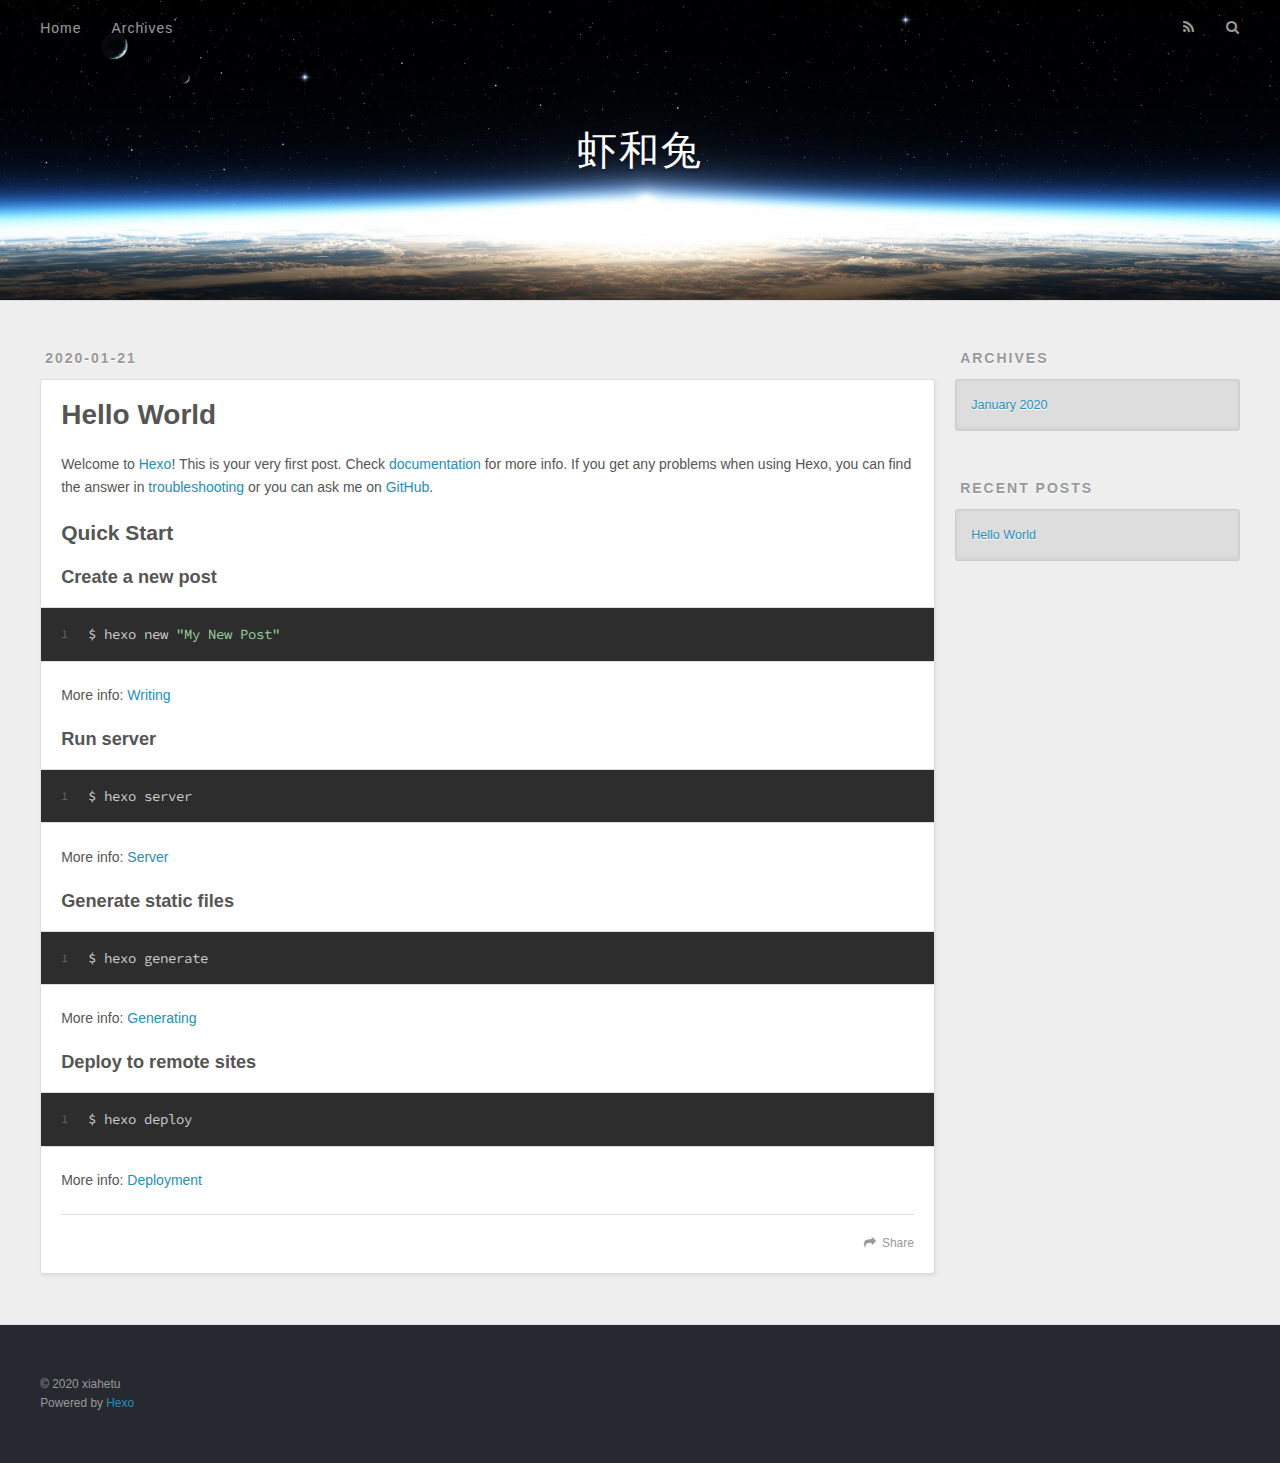
==== index.html @ 71a0b887 "Site updated: 2020-01-21 15:21:53" ====
<!DOCTYPE html>
<html>
<head>
  <meta charset="utf-8">
  

  
  <title>虾和兔</title>
  <meta name="viewport" content="width=device-width, initial-scale=1, maximum-scale=1">
  <meta property="og:type" content="website">
<meta property="og:title" content="虾和兔">
<meta property="og:url" content="http://xiahetu.com/index.html">
<meta property="og:site_name" content="虾和兔">
<meta property="og:locale" content="en_US">
<meta property="article:author" content="xiahetu">
<meta name="twitter:card" content="summary">
  
    <link rel="alternate" href="/atom.xml" title="虾和兔" type="application/atom+xml">
  
  
    <link rel="icon" href="/favicon.png">
  
  
    <link href="//fonts.googleapis.com/css?family=Source+Code+Pro" rel="stylesheet" type="text/css">
  
  
<link rel="stylesheet" href="/css/style.css">

<meta name="generator" content="Hexo 4.2.0"></head>

<body>
  <div id="container">
    <div id="wrap">
      <header id="header">
  <div id="banner"></div>
  <div id="header-outer" class="outer">
    <div id="header-title" class="inner">
      <h1 id="logo-wrap">
        <a href="/" id="logo">虾和兔</a>
      </h1>
      
    </div>
    <div id="header-inner" class="inner">
      <nav id="main-nav">
        <a id="main-nav-toggle" class="nav-icon"></a>
        
          <a class="main-nav-link" href="/">Home</a>
        
          <a class="main-nav-link" href="/archives">Archives</a>
        
      </nav>
      <nav id="sub-nav">
        
          <a id="nav-rss-link" class="nav-icon" href="/atom.xml" title="RSS Feed"></a>
        
        <a id="nav-search-btn" class="nav-icon" title="Search"></a>
      </nav>
      <div id="search-form-wrap">
        <form action="//google.com/search" method="get" accept-charset="UTF-8" class="search-form"><input type="search" name="q" class="search-form-input" placeholder="Search"><button type="submit" class="search-form-submit">&#xF002;</button><input type="hidden" name="sitesearch" value="http://xiahetu.com"></form>
      </div>
    </div>
  </div>
</header>
      <div class="outer">
        <section id="main">
  
    <article id="post-hello-world" class="article article-type-post" itemscope itemprop="blogPost">
  <div class="article-meta">
    <a href="/2020/01/21/hello-world/" class="article-date">
  <time datetime="2020-01-21T06:43:18.163Z" itemprop="datePublished">2020-01-21</time>
</a>
    
  </div>
  <div class="article-inner">
    
    
      <header class="article-header">
        
  
    <h1 itemprop="name">
      <a class="article-title" href="/2020/01/21/hello-world/">Hello World</a>
    </h1>
  

      </header>
    
    <div class="article-entry" itemprop="articleBody">
      
        <p>Welcome to <a href="https://hexo.io/" target="_blank" rel="noopener">Hexo</a>! This is your very first post. Check <a href="https://hexo.io/docs/" target="_blank" rel="noopener">documentation</a> for more info. If you get any problems when using Hexo, you can find the answer in <a href="https://hexo.io/docs/troubleshooting.html" target="_blank" rel="noopener">troubleshooting</a> or you can ask me on <a href="https://github.com/hexojs/hexo/issues" target="_blank" rel="noopener">GitHub</a>.</p>
<h2 id="Quick-Start"><a href="#Quick-Start" class="headerlink" title="Quick Start"></a>Quick Start</h2><h3 id="Create-a-new-post"><a href="#Create-a-new-post" class="headerlink" title="Create a new post"></a>Create a new post</h3><figure class="highlight bash"><table><tr><td class="gutter"><pre><span class="line">1</span><br></pre></td><td class="code"><pre><span class="line">$ hexo new <span class="string">"My New Post"</span></span><br></pre></td></tr></table></figure>

<p>More info: <a href="https://hexo.io/docs/writing.html" target="_blank" rel="noopener">Writing</a></p>
<h3 id="Run-server"><a href="#Run-server" class="headerlink" title="Run server"></a>Run server</h3><figure class="highlight bash"><table><tr><td class="gutter"><pre><span class="line">1</span><br></pre></td><td class="code"><pre><span class="line">$ hexo server</span><br></pre></td></tr></table></figure>

<p>More info: <a href="https://hexo.io/docs/server.html" target="_blank" rel="noopener">Server</a></p>
<h3 id="Generate-static-files"><a href="#Generate-static-files" class="headerlink" title="Generate static files"></a>Generate static files</h3><figure class="highlight bash"><table><tr><td class="gutter"><pre><span class="line">1</span><br></pre></td><td class="code"><pre><span class="line">$ hexo generate</span><br></pre></td></tr></table></figure>

<p>More info: <a href="https://hexo.io/docs/generating.html" target="_blank" rel="noopener">Generating</a></p>
<h3 id="Deploy-to-remote-sites"><a href="#Deploy-to-remote-sites" class="headerlink" title="Deploy to remote sites"></a>Deploy to remote sites</h3><figure class="highlight bash"><table><tr><td class="gutter"><pre><span class="line">1</span><br></pre></td><td class="code"><pre><span class="line">$ hexo deploy</span><br></pre></td></tr></table></figure>

<p>More info: <a href="https://hexo.io/docs/one-command-deployment.html" target="_blank" rel="noopener">Deployment</a></p>

      
    </div>
    <footer class="article-footer">
      <a data-url="http://xiahetu.com/2020/01/21/hello-world/" data-id="ck5njde160000zqwsexaf18bw" class="article-share-link">Share</a>
      
      
    </footer>
  </div>
  
</article>


  


</section>
        
          <aside id="sidebar">
  
    

  
    

  
    
  
    
  <div class="widget-wrap">
    <h3 class="widget-title">Archives</h3>
    <div class="widget">
      <ul class="archive-list"><li class="archive-list-item"><a class="archive-list-link" href="/archives/2020/01/">January 2020</a></li></ul>
    </div>
  </div>


  
    
  <div class="widget-wrap">
    <h3 class="widget-title">Recent Posts</h3>
    <div class="widget">
      <ul>
        
          <li>
            <a href="/2020/01/21/hello-world/">Hello World</a>
          </li>
        
      </ul>
    </div>
  </div>

  
</aside>
        
      </div>
      <footer id="footer">
  
  <div class="outer">
    <div id="footer-info" class="inner">
      &copy; 2020 xiahetu<br>
      Powered by <a href="http://hexo.io/" target="_blank">Hexo</a>
    </div>
  </div>
</footer>
    </div>
    <nav id="mobile-nav">
  
    <a href="/" class="mobile-nav-link">Home</a>
  
    <a href="/archives" class="mobile-nav-link">Archives</a>
  
</nav>
    

<script src="//ajax.googleapis.com/ajax/libs/jquery/2.0.3/jquery.min.js"></script>


  
<link rel="stylesheet" href="/fancybox/jquery.fancybox.css">

  
<script src="/fancybox/jquery.fancybox.pack.js"></script>




<script src="/js/script.js"></script>




  </div>
</body>
</html>
---- css/style.css ----
body {
  width: 100%;
}
body:before,
body:after {
  content: "";
  display: table;
}
body:after {
  clear: both;
}
html,
body,
div,
span,
applet,
object,
iframe,
h1,
h2,
h3,
h4,
h5,
h6,
p,
blockquote,
pre,
a,
abbr,
acronym,
address,
big,
cite,
code,
del,
dfn,
em,
img,
ins,
kbd,
q,
s,
samp,
small,
strike,
strong,
sub,
sup,
tt,
var,
dl,
dt,
dd,
ol,
ul,
li,
fieldset,
form,
label,
legend,
table,
caption,
tbody,
tfoot,
thead,
tr,
th,
td {
  margin: 0;
  padding: 0;
  border: 0;
  outline: 0;
  font-weight: inherit;
  font-style: inherit;
  font-family: inherit;
  font-size: 100%;
  vertical-align: baseline;
}
body {
  line-height: 1;
  color: #000;
  background: #fff;
}
ol,
ul {
  list-style: none;
}
table {
  border-collapse: separate;
  border-spacing: 0;
  vertical-align: middle;
}
caption,
th,
td {
  text-align: left;
  font-weight: normal;
  vertical-align: middle;
}
a img {
  border: none;
}
input,
button {
  margin: 0;
  padding: 0;
}
input::-moz-focus-inner,
button::-moz-focus-inner {
  border: 0;
  padding: 0;
}
@font-face {
  font-family: FontAwesome;
  font-style: normal;
  font-weight: normal;
  src: url("fonts/fontawesome-webfont.eot?v=#4.0.3");
  src: url("fonts/fontawesome-webfont.eot?#iefix&v=#4.0.3") format("embedded-opentype"), url("fonts/fontawesome-webfont.woff?v=#4.0.3") format("woff"), url("fonts/fontawesome-webfont.ttf?v=#4.0.3") format("truetype"), url("fonts/fontawesome-webfont.svg#fontawesomeregular?v=#4.0.3") format("svg");
}
html,
body,
#container {
  height: 100%;
}
body {
  background: #eee;
  font: 14px -apple-system, BlinkMacSystemFont, "Segoe UI", "Roboto", "Oxygen", "Ubuntu", "Cantarell", "Fira Sans", "Droid Sans", "Helvetica Neue", sans-serif;
  -webkit-text-size-adjust: 100%;
}
.outer {
  max-width: 1220px;
  margin: 0 auto;
  padding: 0 20px;
}
.outer:before,
.outer:after {
  content: "";
  display: table;
}
.outer:after {
  clear: both;
}
.inner {
  display: inline;
  float: left;
  width: 98.33333333333333%;
  margin: 0 0.833333333333333%;
}
.left,
.alignleft {
  float: left;
}
.right,
.alignright {
  float: right;
}
.clear {
  clear: both;
}
#container {
  position: relative;
}
.mobile-nav-on {
  overflow: hidden;
}
#wrap {
  height: 100%;
  width: 100%;
  position: absolute;
  top: 0;
  left: 0;
  -webkit-transition: 0.2s ease-out;
  -moz-transition: 0.2s ease-out;
  -ms-transition: 0.2s ease-out;
  transition: 0.2s ease-out;
  z-index: 1;
  background: #eee;
}
.mobile-nav-on #wrap {
  left: 280px;
}
@media screen and (min-width: 768px) {
  #main {
    display: inline;
    float: left;
    width: 73.33333333333333%;
    margin: 0 0.833333333333333%;
  }
}
.article-date,
.article-category-link,
.archive-year,
.widget-title {
  text-decoration: none;
  text-transform: uppercase;
  letter-spacing: 2px;
  color: #999;
  margin-bottom: 1em;
  margin-left: 5px;
  line-height: 1em;
  text-shadow: 0 1px #fff;
  font-weight: bold;
}
.article-inner,
.archive-article-inner {
  background: #fff;
  -webkit-box-shadow: 1px 2px 3px #ddd;
  box-shadow: 1px 2px 3px #ddd;
  border: 1px solid #ddd;
  border-radius: 3px;
}
.article-entry h1,
.widget h1 {
  font-size: 2em;
}
.article-entry h2,
.widget h2 {
  font-size: 1.5em;
}
.article-entry h3,
.widget h3 {
  font-size: 1.3em;
}
.article-entry h4,
.widget h4 {
  font-size: 1.2em;
}
.article-entry h5,
.widget h5 {
  font-size: 1em;
}
.article-entry h6,
.widget h6 {
  font-size: 1em;
  color: #999;
}
.article-entry hr,
.widget hr {
  border: 1px dashed #ddd;
}
.article-entry strong,
.widget strong {
  font-weight: bold;
}
.article-entry em,
.widget em,
.article-entry cite,
.widget cite {
  font-style: italic;
}
.article-entry sup,
.widget sup,
.article-entry sub,
.widget sub {
  font-size: 0.75em;
  line-height: 0;
  position: relative;
  vertical-align: baseline;
}
.article-entry sup,
.widget sup {
  top: -0.5em;
}
.article-entry sub,
.widget sub {
  bottom: -0.2em;
}
.article-entry small,
.widget small {
  font-size: 0.85em;
}
.article-entry acronym,
.widget acronym,
.article-entry abbr,
.widget abbr {
  border-bottom: 1px dotted;
}
.article-entry ul,
.widget ul,
.article-entry ol,
.widget ol,
.article-entry dl,
.widget dl {
  margin: 0 20px;
  line-height: 1.6em;
}
.article-entry ul ul,
.widget ul ul,
.article-entry ol ul,
.widget ol ul,
.article-entry ul ol,
.widget ul ol,
.article-entry ol ol,
.widget ol ol {
  margin-top: 0;
  margin-bottom: 0;
}
.article-entry ul,
.widget ul {
  list-style: disc;
}
.article-entry ol,
.widget ol {
  list-style: decimal;
}
.article-entry dt,
.widget dt {
  font-weight: bold;
}
#header {
  height: 300px;
  position: relative;
  border-bottom: 1px solid #ddd;
}
#header:before,
#header:after {
  content: "";
  position: absolute;
  left: 0;
  right: 0;
  height: 40px;
}
#header:before {
  top: 0;
  background: -webkit-linear-gradient(rgba(0,0,0,0.2), transparent);
  background: -moz-linear-gradient(rgba(0,0,0,0.2), transparent);
  background: -ms-linear-gradient(rgba(0,0,0,0.2), transparent);
  background: linear-gradient(rgba(0,0,0,0.2), transparent);
}
#header:after {
  bottom: 0;
  background: -webkit-linear-gradient(transparent, rgba(0,0,0,0.2));
  background: -moz-linear-gradient(transparent, rgba(0,0,0,0.2));
  background: -ms-linear-gradient(transparent, rgba(0,0,0,0.2));
  background: linear-gradient(transparent, rgba(0,0,0,0.2));
}
#header-outer {
  height: 100%;
  position: relative;
}
#header-inner {
  position: relative;
  overflow: hidden;
}
#banner {
  position: absolute;
  top: 0;
  left: 0;
  width: 100%;
  height: 100%;
  background: url("images/banner.jpg") center #000;
  -webkit-background-size: cover;
  -moz-background-size: cover;
  background-size: cover;
  z-index: -1;
}
#header-title {
  text-align: center;
  height: 40px;
  position: absolute;
  top: 50%;
  left: 0;
  margin-top: -20px;
}
#logo,
#subtitle {
  text-decoration: none;
  color: #fff;
  font-weight: 300;
  text-shadow: 0 1px 4px rgba(0,0,0,0.3);
}
#logo {
  font-size: 40px;
  line-height: 40px;
  letter-spacing: 2px;
}
#subtitle {
  font-size: 16px;
  line-height: 16px;
  letter-spacing: 1px;
}
#subtitle-wrap {
  margin-top: 16px;
}
#main-nav {
  float: left;
  margin-left: -15px;
}
.nav-icon,
.main-nav-link {
  float: left;
  color: #fff;
  opacity: 0.6;
  text-decoration: none;
  text-shadow: 0 1px rgba(0,0,0,0.2);
  -webkit-transition: opacity 0.2s;
  -moz-transition: opacity 0.2s;
  -ms-transition: opacity 0.2s;
  transition: opacity 0.2s;
  display: block;
  padding: 20px 15px;
}
.nav-icon:hover,
.main-nav-link:hover {
  opacity: 1;
}
.nav-icon {
  font-family: FontAwesome;
  text-align: center;
  font-size: 14px;
  width: 14px;
  height: 14px;
  padding: 20px 15px;
  position: relative;
  cursor: pointer;
}
.main-nav-link {
  font-weight: 300;
  letter-spacing: 1px;
}
@media screen and (max-width: 479px) {
  .main-nav-link {
    display: none;
  }
}
#main-nav-toggle {
  display: none;
}
#main-nav-toggle:before {
  content: "\f0c9";
}
@media screen and (max-width: 479px) {
  #main-nav-toggle {
    display: block;
  }
}
#sub-nav {
  float: right;
  margin-right: -15px;
}
#nav-rss-link:before {
  content: "\f09e";
}
#nav-search-btn:before {
  content: "\f002";
}
#search-form-wrap {
  position: absolute;
  top: 15px;
  width: 150px;
  height: 30px;
  right: -150px;
  opacity: 0;
  -webkit-transition: 0.2s ease-out;
  -moz-transition: 0.2s ease-out;
  -ms-transition: 0.2s ease-out;
  transition: 0.2s ease-out;
}
#search-form-wrap.on {
  opacity: 1;
  right: 0;
}
@media screen and (max-width: 479px) {
  #search-form-wrap {
    width: 100%;
    right: -100%;
  }
}
.search-form {
  position: absolute;
  top: 0;
  left: 0;
  right: 0;
  background: #fff;
  padding: 5px 15px;
  border-radius: 15px;
  -webkit-box-shadow: 0 0 10px rgba(0,0,0,0.3);
  box-shadow: 0 0 10px rgba(0,0,0,0.3);
}
.search-form-input {
  border: none;
  background: none;
  color: #555;
  width: 100%;
  font: 13px -apple-system, BlinkMacSystemFont, "Segoe UI", "Roboto", "Oxygen", "Ubuntu", "Cantarell", "Fira Sans", "Droid Sans", "Helvetica Neue", sans-serif;
  outline: none;
}
.search-form-input::-webkit-search-results-decoration,
.search-form-input::-webkit-search-cancel-button {
  -webkit-appearance: none;
}
.search-form-submit {
  position: absolute;
  top: 50%;
  right: 10px;
  margin-top: -7px;
  font: 13px FontAwesome;
  border: none;
  background: none;
  color: #bbb;
  cursor: pointer;
}
.search-form-submit:hover,
.search-form-submit:focus {
  color: #777;
}
.article {
  margin: 50px 0;
}
.article-inner {
  overflow: hidden;
}
.article-meta:before,
.article-meta:after {
  content: "";
  display: table;
}
.article-meta:after {
  clear: both;
}
.article-date {
  float: left;
}
.article-category {
  float: left;
  line-height: 1em;
  color: #ccc;
  text-shadow: 0 1px #fff;
  margin-left: 8px;
}
.article-category:before {
  content: "\2022";
}
.article-category-link {
  margin: 0 12px 1em;
}
.article-header {
  padding: 20px 20px 0;
}
.article-title {
  text-decoration: none;
  font-size: 2em;
  font-weight: bold;
  color: #555;
  line-height: 1.1em;
  -webkit-transition: color 0.2s;
  -moz-transition: color 0.2s;
  -ms-transition: color 0.2s;
  transition: color 0.2s;
}
a.article-title:hover {
  color: #258fb8;
}
.article-entry {
  color: #555;
  padding: 0 20px;
}
.article-entry:before,
.article-entry:after {
  content: "";
  display: table;
}
.article-entry:after {
  clear: both;
}
.article-entry p,
.article-entry table {
  line-height: 1.6em;
  margin: 1.6em 0;
}
.article-entry h1,
.article-entry h2,
.article-entry h3,
.article-entry h4,
.article-entry h5,
.article-entry h6 {
  font-weight: bold;
}
.article-entry h1,
.article-entry h2,
.article-entry h3,
.article-entry h4,
.article-entry h5,
.article-entry h6 {
  line-height: 1.1em;
  margin: 1.1em 0;
}
.article-entry a {
  color: #258fb8;
  text-decoration: none;
}
.article-entry a:hover {
  text-decoration: underline;
}
.article-entry ul,
.article-entry ol,
.article-entry dl {
  margin-top: 1.6em;
  margin-bottom: 1.6em;
}
.article-entry img,
.article-entry video {
  max-width: 100%;
  height: auto;
  display: block;
  margin: auto;
}
.article-entry iframe {
  border: none;
}
.article-entry table {
  width: 100%;
  border-collapse: collapse;
  border-spacing: 0;
}
.article-entry th {
  font-weight: bold;
  border-bottom: 3px solid #ddd;
  padding-bottom: 0.5em;
}
.article-entry td {
  border-bottom: 1px solid #ddd;
  padding: 10px 0;
}
.article-entry blockquote {
  font-family: Georgia, "Times New Roman", serif;
  font-size: 1.4em;
  margin: 1.6em 20px;
  text-align: center;
}
.article-entry blockquote footer {
  font-size: 14px;
  margin: 1.6em 0;
  font-family: -apple-system, BlinkMacSystemFont, "Segoe UI", "Roboto", "Oxygen", "Ubuntu", "Cantarell", "Fira Sans", "Droid Sans", "Helvetica Neue", sans-serif;
}
.article-entry blockquote footer cite:before {
  content: "—";
  padding: 0 0.5em;
}
.article-entry .pullquote {
  text-align: left;
  width: 45%;
  margin: 0;
}
.article-entry .pullquote.left {
  margin-left: 0.5em;
  margin-right: 1em;
}
.article-entry .pullquote.right {
  margin-right: 0.5em;
  margin-left: 1em;
}
.article-entry .caption {
  color: #999;
  display: block;
  font-size: 0.9em;
  margin-top: 0.5em;
  position: relative;
  text-align: center;
}
.article-entry .video-container {
  position: relative;
  padding-top: 56.25%;
  height: 0;
  overflow: hidden;
}
.article-entry .video-container iframe,
.article-entry .video-container object,
.article-entry .video-container embed {
  position: absolute;
  top: 0;
  left: 0;
  width: 100%;
  height: 100%;
  margin-top: 0;
}
.article-more-link a {
  display: inline-block;
  line-height: 1em;
  padding: 6px 15px;
  border-radius: 15px;
  background: #eee;
  color: #999;
  text-shadow: 0 1px #fff;
  text-decoration: none;
}
.article-more-link a:hover {
  background: #258fb8;
  color: #fff;
  text-decoration: none;
  text-shadow: 0 1px #1e7293;
}
.article-footer {
  font-size: 0.85em;
  line-height: 1.6em;
  border-top: 1px solid #ddd;
  padding-top: 1.6em;
  margin: 0 20px 20px;
}
.article-footer:before,
.article-footer:after {
  content: "";
  display: table;
}
.article-footer:after {
  clear: both;
}
.article-footer a {
  color: #999;
  text-decoration: none;
}
.article-footer a:hover {
  color: #555;
}
.article-tag-list-item {
  float: left;
  margin-right: 10px;
}
.article-tag-list-link:before {
  content: "#";
}
.article-comment-link {
  float: right;
}
.article-comment-link:before {
  content: "\f075";
  font-family: FontAwesome;
  padding-right: 8px;
}
.article-share-link {
  cursor: pointer;
  float: right;
  margin-left: 20px;
}
.article-share-link:before {
  content: "\f064";
  font-family: FontAwesome;
  padding-right: 6px;
}
#article-nav {
  position: relative;
}
#article-nav:before,
#article-nav:after {
  content: "";
  display: table;
}
#article-nav:after {
  clear: both;
}
@media screen and (min-width: 768px) {
  #article-nav {
    margin: 50px 0;
  }
  #article-nav:before {
    width: 8px;
    height: 8px;
    position: absolute;
    top: 50%;
    left: 50%;
    margin-top: -4px;
    margin-left: -4px;
    content: "";
    border-radius: 50%;
    background: #ddd;
    -webkit-box-shadow: 0 1px 2px #fff;
    box-shadow: 0 1px 2px #fff;
  }
}
.article-nav-link-wrap {
  text-decoration: none;
  text-shadow: 0 1px #fff;
  color: #999;
  -webkit-box-sizing: border-box;
  -moz-box-sizing: border-box;
  box-sizing: border-box;
  margin-top: 50px;
  text-align: center;
  display: block;
}
.article-nav-link-wrap:hover {
  color: #555;
}
@media screen and (min-width: 768px) {
  .article-nav-link-wrap {
    width: 50%;
    margin-top: 0;
  }
}
@media screen and (min-width: 768px) {
  #article-nav-newer {
    float: left;
    text-align: right;
    padding-right: 20px;
  }
}
@media screen and (min-width: 768px) {
  #article-nav-older {
    float: right;
    text-align: left;
    padding-left: 20px;
  }
}
.article-nav-caption {
  text-transform: uppercase;
  letter-spacing: 2px;
  color: #ddd;
  line-height: 1em;
  font-weight: bold;
}
#article-nav-newer .article-nav-caption {
  margin-right: -2px;
}
.article-nav-title {
  font-size: 0.85em;
  line-height: 1.6em;
  margin-top: 0.5em;
}
.article-share-box {
  position: absolute;
  display: none;
  background: #fff;
  -webkit-box-shadow: 1px 2px 10px rgba(0,0,0,0.2);
  box-shadow: 1px 2px 10px rgba(0,0,0,0.2);
  border-radius: 3px;
  margin-left: -145px;
  overflow: hidden;
  z-index: 1;
}
.article-share-box.on {
  display: block;
}
.article-share-input {
  width: 100%;
  background: none;
  -webkit-box-sizing: border-box;
  -moz-box-sizing: border-box;
  box-sizing: border-box;
  font: 14px -apple-system, BlinkMacSystemFont, "Segoe UI", "Roboto", "Oxygen", "Ubuntu", "Cantarell", "Fira Sans", "Droid Sans", "Helvetica Neue", sans-serif;
  padding: 0 15px;
  color: #555;
  outline: none;
  border: 1px solid #ddd;
  border-radius: 3px 3px 0 0;
  height: 36px;
  line-height: 36px;
}
.article-share-links {
  background: #eee;
}
.article-share-links:before,
.article-share-links:after {
  content: "";
  display: table;
}
.article-share-links:after {
  clear: both;
}
.article-share-twitter,
.article-share-facebook,
.article-share-pinterest,
.article-share-google {
  width: 50px;
  height: 36px;
  display: block;
  float: left;
  position: relative;
  color: #999;
  text-shadow: 0 1px #fff;
}
.article-share-twitter:before,
.article-share-facebook:before,
.article-share-pinterest:before,
.article-share-google:before {
  font-size: 20px;
  font-family: FontAwesome;
  width: 20px;
  height: 20px;
  position: absolute;
  top: 50%;
  left: 50%;
  margin-top: -10px;
  margin-left: -10px;
  text-align: center;
}
.article-share-twitter:hover,
.article-share-facebook:hover,
.article-share-pinterest:hover,
.article-share-google:hover {
  color: #fff;
}
.article-share-twitter:before {
  content: "\f099";
}
.article-share-twitter:hover {
  background: #00aced;
  text-shadow: 0 1px #008abe;
}
.article-share-facebook:before {
  content: "\f09a";
}
.article-share-facebook:hover {
  background: #3b5998;
  text-shadow: 0 1px #2f477a;
}
.article-share-pinterest:before {
  content: "\f0d2";
}
.article-share-pinterest:hover {
  background: #cb2027;
  text-shadow: 0 1px #a21a1f;
}
.article-share-google:before {
  content: "\f0d5";
}
.article-share-google:hover {
  background: #dd4b39;
  text-shadow: 0 1px #be3221;
}
.article-gallery {
  background: #000;
  position: relative;
}
.article-gallery-photos {
  position: relative;
  overflow: hidden;
}
.article-gallery-img {
  display: none;
  max-width: 100%;
}
.article-gallery-img:first-child {
  display: block;
}
.article-gallery-img.loaded {
  position: absolute;
  display: block;
}
.article-gallery-img img {
  display: block;
  max-width: 100%;
  margin: 0 auto;
}
#comments {
  background: #fff;
  -webkit-box-shadow: 1px 2px 3px #ddd;
  box-shadow: 1px 2px 3px #ddd;
  padding: 20px;
  border: 1px solid #ddd;
  border-radius: 3px;
  margin: 50px 0;
}
#comments a {
  color: #258fb8;
}
.archives-wrap {
  margin: 50px 0;
}
.archives:before,
.archives:after {
  content: "";
  display: table;
}
.archives:after {
  clear: both;
}
.archive-year-wrap {
  margin-bottom: 1em;
}
.archives {
  -webkit-column-gap: 10px;
  -moz-column-gap: 10px;
  column-gap: 10px;
}
@media screen and (min-width: 480px) and (max-width: 767px) {
  .archives {
    -webkit-column-count: 2;
    -moz-column-count: 2;
    column-count: 2;
  }
}
@media screen and (min-width: 768px) {
  .archives {
    -webkit-column-count: 3;
    -moz-column-count: 3;
    column-count: 3;
  }
}
.archive-article {
  -webkit-column-break-inside: avoid;
  page-break-inside: avoid;
  overflow: hidden;
  break-inside: avoid-column;
}
.archive-article-inner {
  padding: 10px;
  margin-bottom: 15px;
}
.archive-article-title {
  text-decoration: none;
  font-weight: bold;
  color: #555;
  -webkit-transition: color 0.2s;
  -moz-transition: color 0.2s;
  -ms-transition: color 0.2s;
  transition: color 0.2s;
  line-height: 1.6em;
}
.archive-article-title:hover {
  color: #258fb8;
}
.archive-article-footer {
  margin-top: 1em;
}
.archive-article-date {
  color: #999;
  text-decoration: none;
  font-size: 0.85em;
  line-height: 1em;
  margin-bottom: 0.5em;
  display: block;
}
#page-nav {
  margin: 50px auto;
  background: #fff;
  -webkit-box-shadow: 1px 2px 3px #ddd;
  box-shadow: 1px 2px 3px #ddd;
  border: 1px solid #ddd;
  border-radius: 3px;
  text-align: center;
  color: #999;
  overflow: hidden;
}
#page-nav:before,
#page-nav:after {
  content: "";
  display: table;
}
#page-nav:after {
  clear: both;
}
#page-nav a,
#page-nav span {
  padding: 10px 20px;
  line-height: 1;
  height: 2ex;
}
#page-nav a {
  color: #999;
  text-decoration: none;
}
#page-nav a:hover {
  background: #999;
  color: #fff;
}
#page-nav .prev {
  float: left;
}
#page-nav .next {
  float: right;
}
#page-nav .page-number {
  display: inline-block;
}
@media screen and (max-width: 479px) {
  #page-nav .page-number {
    display: none;
  }
}
#page-nav .current {
  color: #555;
  font-weight: bold;
}
#page-nav .space {
  color: #ddd;
}
#footer {
  background: #262a30;
  padding: 50px 0;
  border-top: 1px solid #ddd;
  color: #999;
}
#footer a {
  color: #258fb8;
  text-decoration: none;
}
#footer a:hover {
  text-decoration: underline;
}
#footer-info {
  line-height: 1.6em;
  font-size: 0.85em;
}
.article-entry pre,
.article-entry .highlight {
  background: #2d2d2d;
  margin: 0 -20px;
  padding: 15px 20px;
  border-style: solid;
  border-color: #ddd;
  border-width: 1px 0;
  overflow: auto;
  color: #ccc;
  line-height: 22.400000000000002px;
}
.article-entry .highlight .gutter pre,
.article-entry .gist .gist-file .gist-data .line-numbers {
  color: #666;
  font-size: 0.85em;
}
.article-entry pre,
.article-entry code {
  font-family: "Source Code Pro", Consolas, Monaco, Menlo, Consolas, monospace;
}
.article-entry code {
  background: #eee;
  text-shadow: 0 1px #fff;
  padding: 0 0.3em;
}
.article-entry pre code {
  background: none;
  text-shadow: none;
  padding: 0;
}
.article-entry .highlight pre {
  border: none;
  margin: 0;
  padding: 0;
}
.article-entry .highlight table {
  margin: 0;
  width: auto;
}
.article-entry .highlight td {
  border: none;
  padding: 0;
}
.article-entry .highlight figcaption {
  font-size: 0.85em;
  color: #999;
  line-height: 1em;
  margin-bottom: 1em;
}
.article-entry .highlight figcaption:before,
.article-entry .highlight figcaption:after {
  content: "";
  display: table;
}
.article-entry .highlight figcaption:after {
  clear: both;
}
.article-entry .highlight figcaption a {
  float: right;
}
.article-entry .highlight .gutter pre {
  text-align: right;
  padding-right: 20px;
}
.article-entry .highlight .line {
  height: 22.400000000000002px;
}
.article-entry .highlight .line.marked {
  background: #515151;
}
.article-entry .gist {
  margin: 0 -20px;
  border-style: solid;
  border-color: #ddd;
  border-width: 1px 0;
  background: #2d2d2d;
  padding: 15px 20px 15px 0;
}
.article-entry .gist .gist-file {
  border: none;
  font-family: "Source Code Pro", Consolas, Monaco, Menlo, Consolas, monospace;
  margin: 0;
}
.article-entry .gist .gist-file .gist-data {
  background: none;
  border: none;
}
.article-entry .gist .gist-file .gist-data .line-numbers {
  background: none;
  border: none;
  padding: 0 20px 0 0;
}
.article-entry .gist .gist-file .gist-data .line-data {
  padding: 0 !important;
}
.article-entry .gist .gist-file .highlight {
  margin: 0;
  padding: 0;
  border: none;
}
.article-entry .gist .gist-file .gist-meta {
  background: #2d2d2d;
  color: #999;
  font: 0.85em -apple-system, BlinkMacSystemFont, "Segoe UI", "Roboto", "Oxygen", "Ubuntu", "Cantarell", "Fira Sans", "Droid Sans", "Helvetica Neue", sans-serif;
  text-shadow: 0 0;
  padding: 0;
  margin-top: 1em;
  margin-left: 20px;
}
.article-entry .gist .gist-file .gist-meta a {
  color: #258fb8;
  font-weight: normal;
}
.article-entry .gist .gist-file .gist-meta a:hover {
  text-decoration: underline;
}
pre .comment,
pre .title {
  color: #999;
}
pre .variable,
pre .attribute,
pre .tag,
pre .regexp,
pre .ruby .constant,
pre .xml .tag .title,
pre .xml .pi,
pre .xml .doctype,
pre .html .doctype,
pre .css .id,
pre .css .class,
pre .css .pseudo {
  color: #f2777a;
}
pre .number,
pre .preprocessor,
pre .built_in,
pre .literal,
pre .params,
pre .constant {
  color: #f99157;
}
pre .class,
pre .ruby .class .title,
pre .css .rules .attribute {
  color: #9c9;
}
pre .string,
pre .value,
pre .inheritance,
pre .header,
pre .ruby .symbol,
pre .xml .cdata {
  color: #9c9;
}
pre .css .hexcolor {
  color: #6cc;
}
pre .function,
pre .python .decorator,
pre .python .title,
pre .ruby .function .title,
pre .ruby .title .keyword,
pre .perl .sub,
pre .javascript .title,
pre .coffeescript .title {
  color: #69c;
}
pre .keyword,
pre .javascript .function {
  color: #c9c;
}
@media screen and (max-width: 479px) {
  #mobile-nav {
    position: absolute;
    top: 0;
    left: 0;
    width: 280px;
    height: 100%;
    background: #191919;
    border-right: 1px solid #fff;
  }
}
@media screen and (max-width: 479px) {
  .mobile-nav-link {
    display: block;
    color: #999;
    text-decoration: none;
    padding: 15px 20px;
    font-weight: bold;
  }
  .mobile-nav-link:hover {
    color: #fff;
  }
}
@media screen and (min-width: 768px) {
  #sidebar {
    display: inline;
    float: left;
    width: 23.333333333333332%;
    margin: 0 0.833333333333333%;
  }
}
.widget-wrap {
  margin: 50px 0;
}
.widget {
  color: #777;
  text-shadow: 0 1px #fff;
  background: #ddd;
  -webkit-box-shadow: 0 -1px 4px #ccc inset;
  box-shadow: 0 -1px 4px #ccc inset;
  border: 1px solid #ccc;
  padding: 15px;
  border-radius: 3px;
}
.widget a {
  color: #258fb8;
  text-decoration: none;
}
.widget a:hover {
  text-decoration: underline;
}
.widget ul ul,
.widget ol ul,
.widget dl ul,
.widget ul ol,
.widget ol ol,
.widget dl ol,
.widget ul dl,
.widget ol dl,
.widget dl dl {
  margin-left: 15px;
  list-style: disc;
}
.widget {
  line-height: 1.6em;
  word-wrap: break-word;
  font-size: 0.9em;
}
.widget ul,
.widget ol {
  list-style: none;
  margin: 0;
}
.widget ul ul,
.widget ol ul,
.widget ul ol,
.widget ol ol {
  margin: 0 20px;
}
.widget ul ul,
.widget ol ul {
  list-style: disc;
}
.widget ul ol,
.widget ol ol {
  list-style: decimal;
}
.category-list-count,
.tag-list-count,
.archive-list-count {
  padding-left: 5px;
  color: #999;
  font-size: 0.85em;
}
.category-list-count:before,
.tag-list-count:before,
.archive-list-count:before {
  content: "(";
}
.category-list-count:after,
.tag-list-count:after,
.archive-list-count:after {
  content: ")";
}
.tagcloud a {
  margin-right: 5px;
  display: inline-block;
}
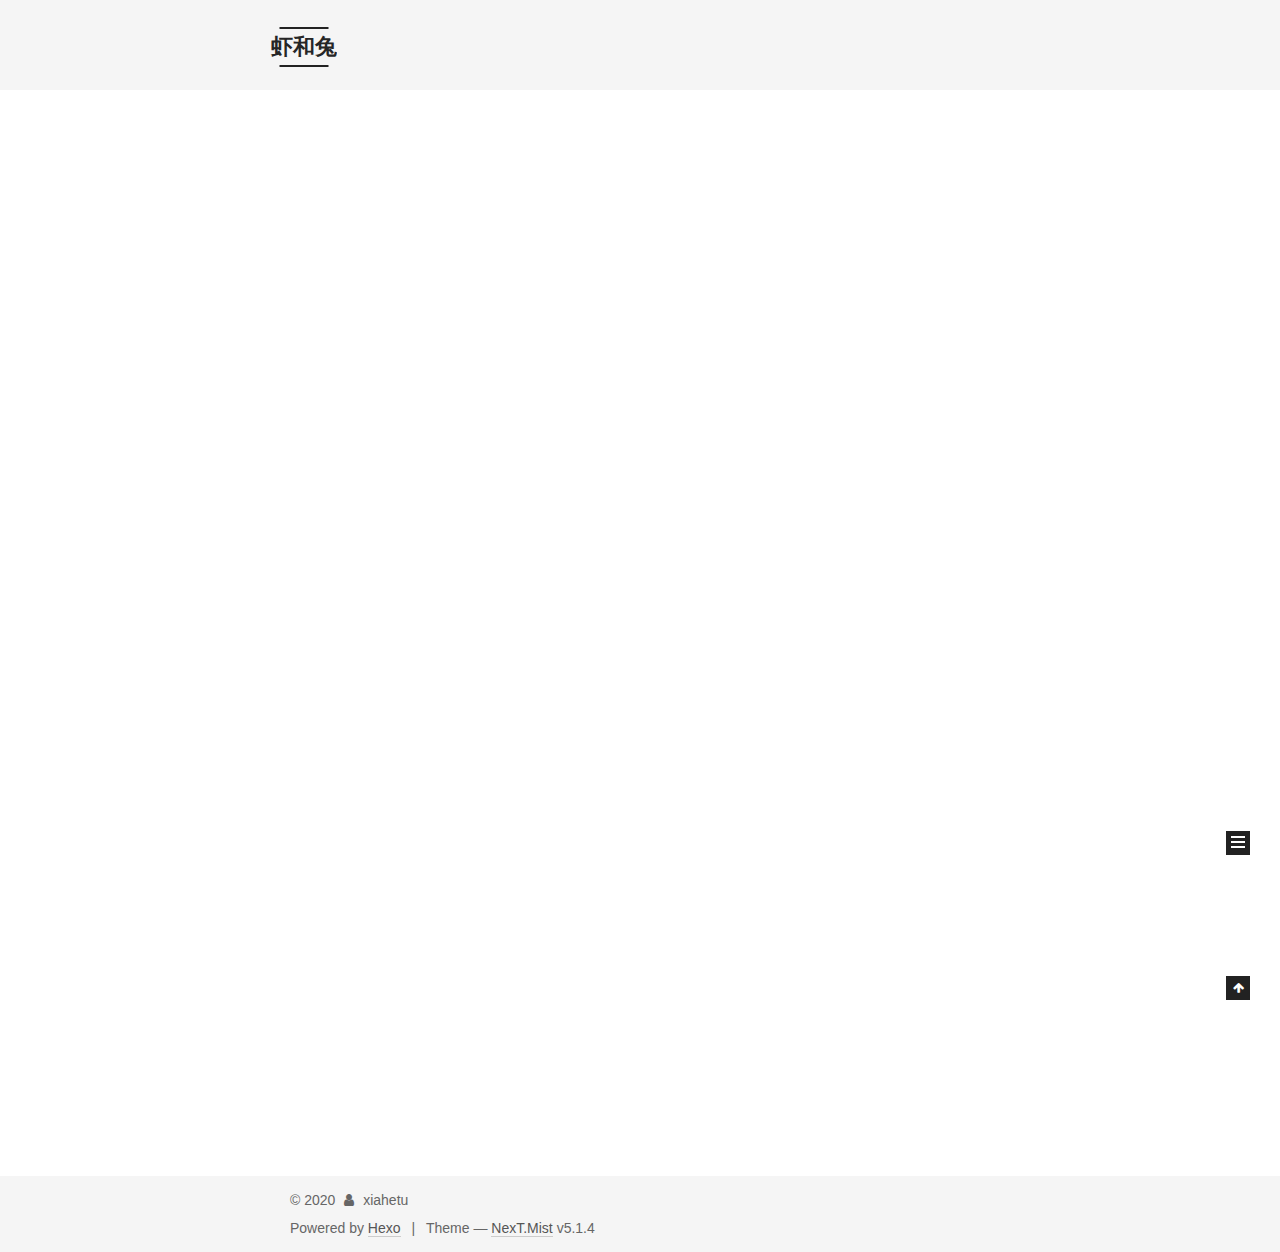
==== commit 3d80967d: "Site updated: 2020-01-21 17:11:34" ====
--- a/index.html
+++ b/index.html
@@ -1,196 +1,620 @@
 <!DOCTYPE html>
-<html>
+
+
+
+  
+
+
+<html class="theme-next mist use-motion" lang="en">
 <head>
-  <meta charset="utf-8">
-  
-
-  
-  <title>虾和兔</title>
-  <meta name="viewport" content="width=device-width, initial-scale=1, maximum-scale=1">
-  <meta property="og:type" content="website">
+  <meta charset="UTF-8"/>
+<meta http-equiv="X-UA-Compatible" content="IE=edge" />
+<meta name="viewport" content="width=device-width, initial-scale=1, maximum-scale=1"/>
+<meta name="theme-color" content="#222">
+
+
+
+
+
+
+
+
+
+<meta http-equiv="Cache-Control" content="no-transform" />
+<meta http-equiv="Cache-Control" content="no-siteapp" />
+
+
+
+
+
+
+
+
+
+
+
+
+
+
+
+
+  
+  
+  <link href="/lib/fancybox/source/jquery.fancybox.css?v=2.1.5" rel="stylesheet" type="text/css" />
+
+
+
+
+
+
+
+<link href="/lib/font-awesome/css/font-awesome.min.css?v=4.6.2" rel="stylesheet" type="text/css" />
+
+<link href="/css/main.css?v=5.1.4" rel="stylesheet" type="text/css" />
+
+
+  <link rel="apple-touch-icon" sizes="180x180" href="/images/apple-touch-icon-next.png?v=5.1.4">
+
+
+  <link rel="icon" type="image/png" sizes="32x32" href="/images/favicon-32x32-next.png?v=5.1.4">
+
+
+  <link rel="icon" type="image/png" sizes="16x16" href="/images/favicon-16x16-next.png?v=5.1.4">
+
+
+  <link rel="mask-icon" href="/images/logo.svg?v=5.1.4" color="#222">
+
+
+
+
+
+  <meta name="keywords" content="Hexo, NexT" />
+
+
+
+
+
+
+
+
+
+
+<meta property="og:type" content="website">
 <meta property="og:title" content="虾和兔">
 <meta property="og:url" content="http://xiahetu.com/index.html">
 <meta property="og:site_name" content="虾和兔">
 <meta property="og:locale" content="en_US">
 <meta property="article:author" content="xiahetu">
 <meta name="twitter:card" content="summary">
-  
-    <link rel="alternate" href="/atom.xml" title="虾和兔" type="application/atom+xml">
-  
-  
-    <link rel="icon" href="/favicon.png">
-  
-  
-    <link href="//fonts.googleapis.com/css?family=Source+Code+Pro" rel="stylesheet" type="text/css">
-  
-  
-<link rel="stylesheet" href="/css/style.css">
+
+
+
+<script type="text/javascript" id="hexo.configurations">
+  var NexT = window.NexT || {};
+  var CONFIG = {
+    root: '/',
+    scheme: 'Mist',
+    version: '5.1.4',
+    sidebar: {"position":"left","display":"post","offset":12,"b2t":false,"scrollpercent":false,"onmobile":false},
+    fancybox: true,
+    tabs: true,
+    motion: {"enable":true,"async":false,"transition":{"post_block":"fadeIn","post_header":"slideDownIn","post_body":"slideDownIn","coll_header":"slideLeftIn","sidebar":"slideUpIn"}},
+    duoshuo: {
+      userId: '0',
+      author: 'Author'
+    },
+    algolia: {
+      applicationID: '',
+      apiKey: '',
+      indexName: '',
+      hits: {"per_page":10},
+      labels: {"input_placeholder":"Search for Posts","hits_empty":"We didn't find any results for the search: ${query}","hits_stats":"${hits} results found in ${time} ms"}
+    }
+  };
+</script>
+
+
+
+  <link rel="canonical" href="http://xiahetu.com/"/>
+
+
+
+
+
+  <title>虾和兔</title>
+  
+
+
+
+
+
+
+
 
 <meta name="generator" content="Hexo 4.2.0"></head>
 
-<body>
-  <div id="container">
-    <div id="wrap">
-      <header id="header">
-  <div id="banner"></div>
-  <div id="header-outer" class="outer">
-    <div id="header-title" class="inner">
-      <h1 id="logo-wrap">
-        <a href="/" id="logo">虾和兔</a>
-      </h1>
-      
+<body itemscope itemtype="http://schema.org/WebPage" lang="en">
+
+  
+  
+    
+  
+
+  <div class="container sidebar-position-left 
+  page-home">
+    <div class="headband"></div>
+
+    <header id="header" class="header" itemscope itemtype="http://schema.org/WPHeader">
+      <div class="header-inner"><div class="site-brand-wrapper">
+  <div class="site-meta ">
+    
+
+    <div class="custom-logo-site-title">
+      <a href="/"  class="brand" rel="start">
+        <span class="logo-line-before"><i></i></span>
+        <span class="site-title">虾和兔</span>
+        <span class="logo-line-after"><i></i></span>
+      </a>
     </div>
-    <div id="header-inner" class="inner">
-      <nav id="main-nav">
-        <a id="main-nav-toggle" class="nav-icon"></a>
-        
-          <a class="main-nav-link" href="/">Home</a>
-        
-          <a class="main-nav-link" href="/archives">Archives</a>
-        
-      </nav>
-      <nav id="sub-nav">
-        
-          <a id="nav-rss-link" class="nav-icon" href="/atom.xml" title="RSS Feed"></a>
-        
-        <a id="nav-search-btn" class="nav-icon" title="Search"></a>
-      </nav>
-      <div id="search-form-wrap">
-        <form action="//google.com/search" method="get" accept-charset="UTF-8" class="search-form"><input type="search" name="q" class="search-form-input" placeholder="Search"><button type="submit" class="search-form-submit">&#xF002;</button><input type="hidden" name="sitesearch" value="http://xiahetu.com"></form>
-      </div>
+      
+        <p class="site-subtitle"></p>
+      
+  </div>
+
+  <div class="site-nav-toggle">
+    <button>
+      <span class="btn-bar"></span>
+      <span class="btn-bar"></span>
+      <span class="btn-bar"></span>
+    </button>
+  </div>
+</div>
+
+<nav class="site-nav">
+  
+
+  
+    <ul id="menu" class="menu">
+      
+        
+        <li class="menu-item menu-item-home">
+          <a href="/%20" rel="section">
+            
+              <i class="menu-item-icon fa fa-fw fa-home"></i> <br />
+            
+            Home
+          </a>
+        </li>
+      
+        
+        <li class="menu-item menu-item-archives">
+          <a href="/archives/%20" rel="section">
+            
+              <i class="menu-item-icon fa fa-fw fa-archive"></i> <br />
+            
+            Archives
+          </a>
+        </li>
+      
+
+      
+    </ul>
+  
+
+  
+</nav>
+
+
+
+ </div>
+    </header>
+
+    <main id="main" class="main">
+      <div class="main-inner">
+        <div class="content-wrap">
+          <div id="content" class="content">
+            
+  <section id="posts" class="posts-expand">
+    
+      
+
+  
+
+  
+  
+  
+
+  <article class="post post-type-normal" itemscope itemtype="http://schema.org/Article">
+  
+  
+  
+  <div class="post-block">
+    <link itemprop="mainEntityOfPage" href="http://xiahetu.com/2020/01/21/hello-world/">
+
+    <span hidden itemprop="author" itemscope itemtype="http://schema.org/Person">
+      <meta itemprop="name" content="xiahetu">
+      <meta itemprop="description" content="">
+      <meta itemprop="image" content="/images/avatar.gif">
+    </span>
+
+    <span hidden itemprop="publisher" itemscope itemtype="http://schema.org/Organization">
+      <meta itemprop="name" content="虾和兔">
+    </span>
+
+    
+      <header class="post-header">
+
+        
+        
+          <h1 class="post-title" itemprop="name headline">
+                
+                <a class="post-title-link" href="/2020/01/21/hello-world/" itemprop="url">Hello World</a></h1>
+        
+
+        <div class="post-meta">
+          <span class="post-time">
+            
+              <span class="post-meta-item-icon">
+                <i class="fa fa-calendar-o"></i>
+              </span>
+              
+                <span class="post-meta-item-text">Posted on</span>
+              
+              <time title="Post created" itemprop="dateCreated datePublished" datetime="2020-01-21T14:43:18+08:00">
+                2020-01-21
+              </time>
+            
+
+            
+
+            
+          </span>
+
+          
+
+          
+            
+          
+
+          
+          
+
+          
+
+          
+
+          
+
+        </div>
+      </header>
+    
+
+    
+    
+    
+    <div class="post-body" itemprop="articleBody">
+
+      
+      
+
+      
+        
+          
+            <p>Welcome to <a href="https://hexo.io/" target="_blank" rel="noopener">Hexo</a>! This is your very first post. Check <a href="https://hexo.io/docs/" target="_blank" rel="noopener">documentation</a> for more info. If you get any problems when using Hexo, you can find the answer in <a href="https://hexo.io/docs/troubleshooting.html" target="_blank" rel="noopener">troubleshooting</a> or you can ask me on <a href="https://github.com/hexojs/hexo/issues" target="_blank" rel="noopener">GitHub</a>.</p>
+<h2 id="Quick-Start"><a href="#Quick-Start" class="headerlink" title="Quick Start"></a>Quick Start</h2><h3 id="Create-a-new-post"><a href="#Create-a-new-post" class="headerlink" title="Create a new post"></a>Create a new post</h3><figure class="highlight bash"><table><tr><td class="gutter"><pre><span class="line">1</span><br></pre></td><td class="code"><pre><span class="line">$ hexo new <span class="string">"My New Post"</span></span><br></pre></td></tr></table></figure>
+
+<p>More info: <a href="https://hexo.io/docs/writing.html" target="_blank" rel="noopener">Writing</a></p>
+<h3 id="Run-server"><a href="#Run-server" class="headerlink" title="Run server"></a>Run server</h3><figure class="highlight bash"><table><tr><td class="gutter"><pre><span class="line">1</span><br></pre></td><td class="code"><pre><span class="line">$ hexo server</span><br></pre></td></tr></table></figure>
+
+<p>More info: <a href="https://hexo.io/docs/server.html" target="_blank" rel="noopener">Server</a></p>
+<h3 id="Generate-static-files"><a href="#Generate-static-files" class="headerlink" title="Generate static files"></a>Generate static files</h3><figure class="highlight bash"><table><tr><td class="gutter"><pre><span class="line">1</span><br></pre></td><td class="code"><pre><span class="line">$ hexo generate</span><br></pre></td></tr></table></figure>
+
+<p>More info: <a href="https://hexo.io/docs/generating.html" target="_blank" rel="noopener">Generating</a></p>
+<h3 id="Deploy-to-remote-sites"><a href="#Deploy-to-remote-sites" class="headerlink" title="Deploy to remote sites"></a>Deploy to remote sites</h3><figure class="highlight bash"><table><tr><td class="gutter"><pre><span class="line">1</span><br></pre></td><td class="code"><pre><span class="line">$ hexo deploy</span><br></pre></td></tr></table></figure>
+
+<p>More info: <a href="https://hexo.io/docs/one-command-deployment.html" target="_blank" rel="noopener">Deployment</a></p>
+
+          
+        
+      
+    </div>
+    
+    
+    
+
+    
+
+    
+
+    
+
+    <footer class="post-footer">
+      
+
+      
+
+      
+
+      
+      
+        <div class="post-eof"></div>
+      
+    </footer>
+  </div>
+  
+  
+  
+  </article>
+
+
+    
+  </section>
+
+  
+
+
+          </div>
+          
+
+
+          
+
+        </div>
+        
+          
+  
+  <div class="sidebar-toggle">
+    <div class="sidebar-toggle-line-wrap">
+      <span class="sidebar-toggle-line sidebar-toggle-line-first"></span>
+      <span class="sidebar-toggle-line sidebar-toggle-line-middle"></span>
+      <span class="sidebar-toggle-line sidebar-toggle-line-last"></span>
     </div>
   </div>
-</header>
-      <div class="outer">
-        <section id="main">
-  
-    <article id="post-hello-world" class="article article-type-post" itemscope itemprop="blogPost">
-  <div class="article-meta">
-    <a href="/2020/01/21/hello-world/" class="article-date">
-  <time datetime="2020-01-21T06:43:18.163Z" itemprop="datePublished">2020-01-21</time>
-</a>
-    
+
+  <aside id="sidebar" class="sidebar">
+    
+    <div class="sidebar-inner">
+
+      
+
+      
+
+      <section class="site-overview-wrap sidebar-panel sidebar-panel-active">
+        <div class="site-overview">
+          <div class="site-author motion-element" itemprop="author" itemscope itemtype="http://schema.org/Person">
+            
+              <p class="site-author-name" itemprop="name">xiahetu</p>
+              <p class="site-description motion-element" itemprop="description"></p>
+          </div>
+
+          <nav class="site-state motion-element">
+
+            
+              <div class="site-state-item site-state-posts">
+              
+                <a href="/archives/%20%7C%7C%20archive">
+              
+                  <span class="site-state-item-count">1</span>
+                  <span class="site-state-item-name">posts</span>
+                </a>
+              </div>
+            
+
+            
+
+            
+
+          </nav>
+
+          
+
+          
+
+          
+          
+
+          
+          
+
+          
+
+        </div>
+      </section>
+
+      
+
+      
+
+    </div>
+  </aside>
+
+
+        
+      </div>
+    </main>
+
+    <footer id="footer" class="footer">
+      <div class="footer-inner">
+        <div class="copyright">&copy; <span itemprop="copyrightYear">2020</span>
+  <span class="with-love">
+    <i class="fa fa-user"></i>
+  </span>
+  <span class="author" itemprop="copyrightHolder">xiahetu</span>
+
+  
+</div>
+
+
+  <div class="powered-by">Powered by <a class="theme-link" target="_blank" href="https://hexo.io">Hexo</a></div>
+
+
+
+  <span class="post-meta-divider">|</span>
+
+
+
+  <div class="theme-info">Theme &mdash; <a class="theme-link" target="_blank" href="https://github.com/iissnan/hexo-theme-next">NexT.Mist</a> v5.1.4</div>
+
+
+
+
+        
+
+
+
+
+
+
+
+        
+      </div>
+    </footer>
+
+    
+      <div class="back-to-top">
+        <i class="fa fa-arrow-up"></i>
+        
+      </div>
+    
+
+    
+
   </div>
-  <div class="article-inner">
-    
-    
-      <header class="article-header">
-        
-  
-    <h1 itemprop="name">
-      <a class="article-title" href="/2020/01/21/hello-world/">Hello World</a>
-    </h1>
-  
-
-      </header>
-    
-    <div class="article-entry" itemprop="articleBody">
-      
-        <p>Welcome to <a href="https://hexo.io/" target="_blank" rel="noopener">Hexo</a>! This is your very first post. Check <a href="https://hexo.io/docs/" target="_blank" rel="noopener">documentation</a> for more info. If you get any problems when using Hexo, you can find the answer in <a href="https://hexo.io/docs/troubleshooting.html" target="_blank" rel="noopener">troubleshooting</a> or you can ask me on <a href="https://github.com/hexojs/hexo/issues" target="_blank" rel="noopener">GitHub</a>.</p>
-<h2 id="Quick-Start"><a href="#Quick-Start" class="headerlink" title="Quick Start"></a>Quick Start</h2><h3 id="Create-a-new-post"><a href="#Create-a-new-post" class="headerlink" title="Create a new post"></a>Create a new post</h3><figure class="highlight bash"><table><tr><td class="gutter"><pre><span class="line">1</span><br></pre></td><td class="code"><pre><span class="line">$ hexo new <span class="string">"My New Post"</span></span><br></pre></td></tr></table></figure>
-
-<p>More info: <a href="https://hexo.io/docs/writing.html" target="_blank" rel="noopener">Writing</a></p>
-<h3 id="Run-server"><a href="#Run-server" class="headerlink" title="Run server"></a>Run server</h3><figure class="highlight bash"><table><tr><td class="gutter"><pre><span class="line">1</span><br></pre></td><td class="code"><pre><span class="line">$ hexo server</span><br></pre></td></tr></table></figure>
-
-<p>More info: <a href="https://hexo.io/docs/server.html" target="_blank" rel="noopener">Server</a></p>
-<h3 id="Generate-static-files"><a href="#Generate-static-files" class="headerlink" title="Generate static files"></a>Generate static files</h3><figure class="highlight bash"><table><tr><td class="gutter"><pre><span class="line">1</span><br></pre></td><td class="code"><pre><span class="line">$ hexo generate</span><br></pre></td></tr></table></figure>
-
-<p>More info: <a href="https://hexo.io/docs/generating.html" target="_blank" rel="noopener">Generating</a></p>
-<h3 id="Deploy-to-remote-sites"><a href="#Deploy-to-remote-sites" class="headerlink" title="Deploy to remote sites"></a>Deploy to remote sites</h3><figure class="highlight bash"><table><tr><td class="gutter"><pre><span class="line">1</span><br></pre></td><td class="code"><pre><span class="line">$ hexo deploy</span><br></pre></td></tr></table></figure>
-
-<p>More info: <a href="https://hexo.io/docs/one-command-deployment.html" target="_blank" rel="noopener">Deployment</a></p>
-
-      
-    </div>
-    <footer class="article-footer">
-      <a data-url="http://xiahetu.com/2020/01/21/hello-world/" data-id="ck5njde160000zqwsexaf18bw" class="article-share-link">Share</a>
-      
-      
-    </footer>
-  </div>
-  
-</article>
-
-
-  
-
-
-</section>
-        
-          <aside id="sidebar">
-  
-    
-
-  
-    
-
-  
-    
-  
-    
-  <div class="widget-wrap">
-    <h3 class="widget-title">Archives</h3>
-    <div class="widget">
-      <ul class="archive-list"><li class="archive-list-item"><a class="archive-list-link" href="/archives/2020/01/">January 2020</a></li></ul>
-    </div>
-  </div>
-
-
-  
-    
-  <div class="widget-wrap">
-    <h3 class="widget-title">Recent Posts</h3>
-    <div class="widget">
-      <ul>
-        
-          <li>
-            <a href="/2020/01/21/hello-world/">Hello World</a>
-          </li>
-        
-      </ul>
-    </div>
-  </div>
-
-  
-</aside>
-        
-      </div>
-      <footer id="footer">
-  
-  <div class="outer">
-    <div id="footer-info" class="inner">
-      &copy; 2020 xiahetu<br>
-      Powered by <a href="http://hexo.io/" target="_blank">Hexo</a>
-    </div>
-  </div>
-</footer>
-    </div>
-    <nav id="mobile-nav">
-  
-    <a href="/" class="mobile-nav-link">Home</a>
-  
-    <a href="/archives" class="mobile-nav-link">Archives</a>
-  
-</nav>
-    
-
-<script src="//ajax.googleapis.com/ajax/libs/jquery/2.0.3/jquery.min.js"></script>
-
-
-  
-<link rel="stylesheet" href="/fancybox/jquery.fancybox.css">
-
-  
-<script src="/fancybox/jquery.fancybox.pack.js"></script>
-
-
-
-
-<script src="/js/script.js"></script>
-
-
-
-
-  </div>
+
+  
+
+<script type="text/javascript">
+  if (Object.prototype.toString.call(window.Promise) !== '[object Function]') {
+    window.Promise = null;
+  }
+</script>
+
+
+
+
+
+
+
+
+
+  
+
+
+
+
+
+
+
+
+
+
+
+
+  
+  
+    <script type="text/javascript" src="/lib/jquery/index.js?v=2.1.3"></script>
+  
+
+  
+  
+    <script type="text/javascript" src="/lib/fastclick/lib/fastclick.min.js?v=1.0.6"></script>
+  
+
+  
+  
+    <script type="text/javascript" src="/lib/jquery_lazyload/jquery.lazyload.js?v=1.9.7"></script>
+  
+
+  
+  
+    <script type="text/javascript" src="/lib/velocity/velocity.min.js?v=1.2.1"></script>
+  
+
+  
+  
+    <script type="text/javascript" src="/lib/velocity/velocity.ui.min.js?v=1.2.1"></script>
+  
+
+  
+  
+    <script type="text/javascript" src="/lib/fancybox/source/jquery.fancybox.pack.js?v=2.1.5"></script>
+  
+
+
+  
+
+
+  <script type="text/javascript" src="/js/src/utils.js?v=5.1.4"></script>
+
+  <script type="text/javascript" src="/js/src/motion.js?v=5.1.4"></script>
+
+
+
+  
+  
+
+  
+
+  
+
+
+  <script type="text/javascript" src="/js/src/bootstrap.js?v=5.1.4"></script>
+
+
+
+  
+
+
+  
+
+
+
+
+	
+
+
+
+
+
+  
+
+
+
+
+
+  
+
+
+
+
+
+
+
+
+
+
+
+
+  
+
+
+
+
+
+  
+
+  
+
+  
+
+  
+  
+
+  
+
+  
+
+  
+
 </body>
-</html>+</html>
--- a/css/main.css
+++ b/css/main.css
@@ -0,0 +1,2906 @@
+/* normalize.css v3.0.2 | MIT License | git.io/normalize */
+html {
+  font-family: sans-serif; /* 1 */
+  -ms-text-size-adjust: 100%; /* 2 */
+  -webkit-text-size-adjust: 100%; /* 2 */
+}
+body {
+  margin: 0;
+}
+article,
+aside,
+details,
+figcaption,
+figure,
+footer,
+header,
+hgroup,
+main,
+menu,
+nav,
+section,
+summary {
+  display: block;
+}
+audio,
+canvas,
+progress,
+video {
+  display: inline-block; /* 1 */
+  vertical-align: baseline; /* 2 */
+}
+audio:not([controls]) {
+  display: none;
+  height: 0;
+}
+[hidden],
+template {
+  display: none;
+}
+a {
+  background-color: transparent;
+}
+a:active,
+a:hover {
+  outline: 0;
+}
+abbr[title] {
+  border-bottom: 1px dotted;
+}
+b,
+strong {
+  font-weight: bold;
+}
+dfn {
+  font-style: italic;
+}
+h1 {
+  font-size: 2em;
+  margin: 0.67em 0;
+}
+mark {
+  background: #ff0;
+  color: #000;
+}
+small {
+  font-size: 80%;
+}
+sub,
+sup {
+  font-size: 75%;
+  line-height: 0;
+  position: relative;
+  vertical-align: baseline;
+}
+sup {
+  top: -0.5em;
+}
+sub {
+  bottom: -0.25em;
+}
+img {
+  border: 0;
+}
+svg:not(:root) {
+  overflow: hidden;
+}
+figure {
+  margin: 1em 40px;
+}
+hr {
+  -moz-box-sizing: content-box;
+  box-sizing: content-box;
+  height: 0;
+}
+pre {
+  overflow: auto;
+}
+code,
+kbd,
+pre,
+samp {
+  font-family: monospace, monospace;
+  font-size: 1em;
+}
+button,
+input,
+optgroup,
+select,
+textarea {
+  color: inherit; /* 1 */
+  font: inherit; /* 2 */
+  margin: 0; /* 3 */
+}
+button {
+  overflow: visible;
+}
+button,
+select {
+  text-transform: none;
+}
+button,
+html input[type="button"],
+input[type="reset"],
+input[type="submit"] {
+  -webkit-appearance: button; /* 2 */
+  cursor: pointer; /* 3 */
+}
+button[disabled],
+html input[disabled] {
+  cursor: default;
+}
+button::-moz-focus-inner,
+input::-moz-focus-inner {
+  border: 0;
+  padding: 0;
+}
+input {
+  line-height: normal;
+}
+input[type="checkbox"],
+input[type="radio"] {
+  box-sizing: border-box; /* 1 */
+  padding: 0; /* 2 */
+}
+input[type="number"]::-webkit-inner-spin-button,
+input[type="number"]::-webkit-outer-spin-button {
+  height: auto;
+}
+input[type="search"] {
+  -webkit-appearance: textfield; /* 1 */
+  -moz-box-sizing: content-box;
+  -webkit-box-sizing: content-box; /* 2 */
+  box-sizing: content-box;
+}
+input[type="search"]::-webkit-search-cancel-button,
+input[type="search"]::-webkit-search-decoration {
+  -webkit-appearance: none;
+}
+fieldset {
+  border: 1px solid #c0c0c0;
+  margin: 0 2px;
+  padding: 0.35em 0.625em 0.75em;
+}
+legend {
+  border: 0; /* 1 */
+  padding: 0; /* 2 */
+}
+textarea {
+  overflow: auto;
+}
+optgroup {
+  font-weight: bold;
+}
+table {
+  border-collapse: collapse;
+  border-spacing: 0;
+}
+td,
+th {
+  padding: 0;
+}
+::selection {
+  background: #262a30;
+  color: #fff;
+}
+body {
+  position: relative;
+  font-family: 'Lato', "PingFang SC", "Microsoft YaHei", sans-serif;
+  font-size: 14px;
+  line-height: 2;
+  color: #555;
+  background: #fff;
+}
+@media (max-width: 767px) {
+  body {
+    padding-right: 0 !important;
+  }
+}
+@media (min-width: 768px) and (max-width: 991px) {
+  body {
+    padding-right: 0 !important;
+  }
+}
+@media (min-width: 1600px) {
+  body {
+    font-size: 16px;
+  }
+}
+h1,
+h2,
+h3,
+h4,
+h5,
+h6 {
+  margin: 0;
+  padding: 0;
+  font-weight: bold;
+  line-height: 1.5;
+  font-family: 'Lato', "PingFang SC", "Microsoft YaHei", sans-serif;
+}
+h2,
+h3,
+h4,
+h5,
+h6 {
+  margin: 20px 0 15px;
+}
+h1 {
+  font-size: 24px;
+}
+@media (max-width: 767px) {
+  h1 {
+    font-size: 20px;
+  }
+}
+h2 {
+  font-size: 22px;
+}
+@media (max-width: 767px) {
+  h2 {
+    font-size: 18px;
+  }
+}
+h3 {
+  font-size: 20px;
+}
+@media (max-width: 767px) {
+  h3 {
+    font-size: 16px;
+  }
+}
+h4 {
+  font-size: 18px;
+}
+@media (max-width: 767px) {
+  h4 {
+    font-size: 14px;
+  }
+}
+h5 {
+  font-size: 16px;
+}
+@media (max-width: 767px) {
+  h5 {
+    font-size: 12px;
+  }
+}
+h6 {
+  font-size: 14px;
+}
+@media (max-width: 767px) {
+  h6 {
+    font-size: 10px;
+  }
+}
+p {
+  margin: 0 0 20px 0;
+}
+a {
+  color: #555;
+  text-decoration: none;
+  outline: none;
+  border-bottom: 1px solid #999;
+  word-wrap: break-word;
+}
+a:hover {
+  color: #222;
+  border-bottom-color: #222;
+}
+blockquote {
+  margin: 0;
+  padding: 0;
+}
+img {
+  display: block;
+  margin: auto;
+  max-width: 100%;
+  height: auto;
+}
+hr {
+  margin: 40px 0;
+  height: 3px;
+  border: none;
+  background-color: #ddd;
+  background-image: repeating-linear-gradient(-45deg, #fff, #fff 4px, transparent 4px, transparent 8px);
+}
+blockquote {
+  padding: 0 15px;
+  color: #666;
+  border-left: 4px solid #ddd;
+}
+blockquote cite::before {
+  content: "-";
+  padding: 0 5px;
+}
+dt {
+  font-weight: 700;
+}
+dd {
+  margin: 0;
+  padding: 0;
+}
+kbd {
+  border: 1px solid #ccc;
+  border-radius: 0.2em;
+  box-shadow: 0.1em 0.1em 0.2em rgba(0,0,0,0.1);
+  background-color: #f9f9f9;
+  font-family: inherit;
+  background-image: -webkit-linear-gradient(top, #eee, #fff, #eee);
+  padding: 0.1em 0.3em;
+  white-space: nowrap;
+}
+.text-left {
+  text-align: left;
+}
+.text-center {
+  text-align: center;
+}
+.text-right {
+  text-align: right;
+}
+.text-justify {
+  text-align: justify;
+}
+.text-nowrap {
+  white-space: nowrap;
+}
+.text-lowercase {
+  text-transform: lowercase;
+}
+.text-uppercase {
+  text-transform: uppercase;
+}
+.text-capitalize {
+  text-transform: capitalize;
+}
+.center-block {
+  display: block;
+  margin-left: auto;
+  margin-right: auto;
+}
+.clearfix:before,
+.clearfix:after {
+  content: " ";
+  display: table;
+}
+.clearfix:after {
+  clear: both;
+}
+.pullquote {
+  width: 45%;
+}
+.pullquote.left {
+  float: left;
+  margin-left: 5px;
+  margin-right: 10px;
+}
+.pullquote.right {
+  float: right;
+  margin-left: 10px;
+  margin-right: 5px;
+}
+.affix.affix.affix {
+  position: fixed;
+}
+.translation {
+  margin-top: -20px;
+  font-size: 14px;
+  color: #999;
+}
+.scrollbar-measure {
+  width: 100px;
+  height: 100px;
+  overflow: scroll;
+  position: absolute;
+  top: -9999px;
+}
+.use-motion .motion-element {
+  opacity: 0;
+}
+table {
+  margin: 20px 0;
+  width: 100%;
+  border-collapse: collapse;
+  border-spacing: 0;
+  border: 1px solid #ddd;
+  font-size: 14px;
+  table-layout: fixed;
+  word-wrap: break-all;
+}
+table>tbody>tr:nth-of-type(odd) {
+  background-color: #f9f9f9;
+}
+table>tbody>tr:hover {
+  background-color: #f5f5f5;
+}
+caption,
+th,
+td {
+  padding: 8px;
+  text-align: left;
+  vertical-align: middle;
+  font-weight: normal;
+}
+th,
+td {
+  border-bottom: 3px solid #ddd;
+  border-right: 1px solid #eee;
+}
+th {
+  padding-bottom: 10px;
+  font-weight: 700;
+}
+td {
+  border-bottom-width: 1px;
+}
+html,
+body {
+  height: 100%;
+}
+.container {
+  position: relative;
+  min-height: 100%;
+}
+.header-inner {
+  margin: 0 auto;
+  padding: 100px 0 70px;
+  width: 700px;
+}
+@media (min-width: 1600px) {
+  .container .header-inner {
+    width: 900px;
+  }
+}
+.main {
+  padding-bottom: 150px;
+}
+.main-inner {
+  margin: 0 auto;
+  width: 700px;
+}
+@media (min-width: 1600px) {
+  .container .main-inner {
+    width: 900px;
+  }
+}
+.footer {
+  position: absolute;
+  left: 0;
+  bottom: 0;
+  width: 100%;
+  min-height: 50px;
+}
+.footer-inner {
+  box-sizing: border-box;
+  margin: 20px auto;
+  width: 700px;
+}
+@media (min-width: 1600px) {
+  .container .footer-inner {
+    width: 900px;
+  }
+}
+pre,
+.highlight {
+  overflow: auto;
+  margin: 20px 0;
+  padding: 0;
+  font-size: 13px;
+  color: #4d4d4c;
+  background: #f7f7f7;
+  line-height: 1.6;
+}
+pre,
+code {
+  font-family: consolas, Menlo, "PingFang SC", "Microsoft YaHei", monospace;
+}
+code {
+  padding: 2px 4px;
+  word-wrap: break-word;
+  color: #555;
+  background: #eee;
+  border-radius: 3px;
+  font-size: 13px;
+}
+pre {
+  padding: 10px;
+}
+pre code {
+  padding: 0;
+  color: #4d4d4c;
+  background: none;
+  text-shadow: none;
+}
+.highlight {
+  border-radius: 1px;
+}
+.highlight pre {
+  border: none;
+  margin: 0;
+  padding: 10px 0;
+}
+.highlight table {
+  margin: 0;
+  width: auto;
+  border: none;
+}
+.highlight td {
+  border: none;
+  padding: 0;
+}
+.highlight figcaption {
+  font-size: 1em;
+  color: #4d4d4c;
+  line-height: 1em;
+  margin-bottom: 1em;
+}
+.highlight figcaption:before,
+.highlight figcaption:after {
+  content: " ";
+  display: table;
+}
+.highlight figcaption:after {
+  clear: both;
+}
+.highlight figcaption a {
+  float: right;
+  color: #4d4d4c;
+}
+.highlight figcaption a:hover {
+  border-bottom-color: #4d4d4c;
+}
+.highlight .gutter pre {
+  padding-left: 10px;
+  padding-right: 10px;
+  color: #869194;
+  text-align: right;
+  background-color: #eff2f3;
+}
+.highlight .code pre {
+  width: 100%;
+  padding-left: 10px;
+  padding-right: 10px;
+  background-color: #f7f7f7;
+}
+.highlight .line {
+  height: 20px;
+}
+.gutter {
+  -webkit-user-select: none;
+  -moz-user-select: none;
+  -ms-user-select: none;
+  user-select: none;
+}
+.gist table {
+  width: auto;
+}
+.gist table td {
+  border: none;
+}
+pre .deletion {
+  background: #fdd;
+}
+pre .addition {
+  background: #dfd;
+}
+pre .meta {
+  color: #8959a8;
+}
+pre .comment {
+  color: #8e908c;
+}
+pre .variable,
+pre .attribute,
+pre .tag,
+pre .regexp,
+pre .ruby .constant,
+pre .xml .tag .title,
+pre .xml .pi,
+pre .xml .doctype,
+pre .html .doctype,
+pre .css .id,
+pre .css .class,
+pre .css .pseudo {
+  color: #c82829;
+}
+pre .number,
+pre .preprocessor,
+pre .built_in,
+pre .literal,
+pre .params,
+pre .constant,
+pre .command {
+  color: #f5871f;
+}
+pre .ruby .class .title,
+pre .css .rules .attribute,
+pre .string,
+pre .value,
+pre .inheritance,
+pre .header,
+pre .ruby .symbol,
+pre .xml .cdata,
+pre .special,
+pre .number,
+pre .formula {
+  color: #718c00;
+}
+pre .title,
+pre .css .hexcolor {
+  color: #3e999f;
+}
+pre .function,
+pre .python .decorator,
+pre .python .title,
+pre .ruby .function .title,
+pre .ruby .title .keyword,
+pre .perl .sub,
+pre .javascript .title,
+pre .coffeescript .title {
+  color: #4271ae;
+}
+pre .keyword,
+pre .javascript .function {
+  color: #8959a8;
+}
+.full-image.full-image.full-image.full-image {
+  border: none;
+  max-width: 100%;
+  width: auto;
+  margin: 20px auto 25px;
+}
+@media (min-width: 992px) {
+  .full-image.full-image.full-image.full-image {
+    max-width: none;
+    width: 110%;
+    margin: 25px -5%;
+  }
+}
+.blockquote-center,
+.page-home .post-type-quote blockquote,
+.page-post-detail .post-type-quote blockquote {
+  position: relative;
+  margin: 40px 0;
+  padding: 0;
+  border-left: none;
+  text-align: center;
+}
+.blockquote-center::before,
+.page-home .post-type-quote blockquote::before,
+.page-post-detail .post-type-quote blockquote::before,
+.blockquote-center::after,
+.page-home .post-type-quote blockquote::after,
+.page-post-detail .post-type-quote blockquote::after {
+  position: absolute;
+  content: ' ';
+  display: block;
+  width: 100%;
+  height: 24px;
+  opacity: 0.2;
+  background-repeat: no-repeat;
+  background-position: 0 -6px;
+  background-size: 22px 22px;
+}
+.blockquote-center::before,
+.page-home .post-type-quote blockquote::before,
+.page-post-detail .post-type-quote blockquote::before {
+  top: -20px;
+  background-image: url("../images/quote-l.svg");
+  border-top: 1px solid #ccc;
+}
+.blockquote-center::after,
+.page-home .post-type-quote blockquote::after,
+.page-post-detail .post-type-quote blockquote::after {
+  bottom: -20px;
+  background-image: url("../images/quote-r.svg");
+  border-bottom: 1px solid #ccc;
+  background-position: 100% 8px;
+}
+.blockquote-center p,
+.page-home .post-type-quote blockquote p,
+.page-post-detail .post-type-quote blockquote p,
+.blockquote-center div,
+.page-home .post-type-quote blockquote div,
+.page-post-detail .post-type-quote blockquote div {
+  text-align: center;
+}
+.post .post-body .group-picture img {
+  box-sizing: border-box;
+  padding: 0 3px;
+  border: none;
+}
+.post .group-picture-row {
+  overflow: hidden;
+  margin-top: 6px;
+}
+.post .group-picture-row:first-child {
+  margin-top: 0;
+}
+.post .group-picture-column {
+  float: left;
+}
+.page-post-detail .post-body .group-picture-column {
+  float: none;
+  margin-top: 10px;
+  width: auto !important;
+}
+.page-post-detail .post-body .group-picture-column img {
+  margin: 0 auto;
+}
+.page-archive .group-picture-container {
+  overflow: hidden;
+}
+.page-archive .group-picture-row {
+  float: left;
+}
+.page-archive .group-picture-row:first-child {
+  margin-top: 6px;
+}
+.page-archive .group-picture-column {
+  max-width: 150px;
+  max-height: 150px;
+}
+.post-body .note {
+  position: relative;
+  padding: 15px;
+  margin-bottom: 20px;
+  border: 1px solid #eee;
+  border-left-width: 5px;
+  border-radius: 3px;
+}
+.post-body .note h2,
+.post-body .note h3,
+.post-body .note h4,
+.post-body .note h5,
+.post-body .note h6 {
+  margin-top: 0;
+  margin-bottom: 0;
+  border-bottom: initial;
+  padding-top: 0 !important;
+}
+.post-body .note p:first-child,
+.post-body .note ul:first-child,
+.post-body .note ol:first-child,
+.post-body .note table:first-child,
+.post-body .note pre:first-child,
+.post-body .note blockquote:first-child {
+  margin-top: 0;
+}
+.post-body .note p:last-child,
+.post-body .note ul:last-child,
+.post-body .note ol:last-child,
+.post-body .note table:last-child,
+.post-body .note pre:last-child,
+.post-body .note blockquote:last-child {
+  margin-bottom: 0;
+}
+.post-body .note.default {
+  border-left-color: #777;
+}
+.post-body .note.default h2,
+.post-body .note.default h3,
+.post-body .note.default h4,
+.post-body .note.default h5,
+.post-body .note.default h6 {
+  color: #777;
+}
+.post-body .note.primary {
+  border-left-color: #6f42c1;
+}
+.post-body .note.primary h2,
+.post-body .note.primary h3,
+.post-body .note.primary h4,
+.post-body .note.primary h5,
+.post-body .note.primary h6 {
+  color: #6f42c1;
+}
+.post-body .note.info {
+  border-left-color: #428bca;
+}
+.post-body .note.info h2,
+.post-body .note.info h3,
+.post-body .note.info h4,
+.post-body .note.info h5,
+.post-body .note.info h6 {
+  color: #428bca;
+}
+.post-body .note.success {
+  border-left-color: #5cb85c;
+}
+.post-body .note.success h2,
+.post-body .note.success h3,
+.post-body .note.success h4,
+.post-body .note.success h5,
+.post-body .note.success h6 {
+  color: #5cb85c;
+}
+.post-body .note.warning {
+  border-left-color: #f0ad4e;
+}
+.post-body .note.warning h2,
+.post-body .note.warning h3,
+.post-body .note.warning h4,
+.post-body .note.warning h5,
+.post-body .note.warning h6 {
+  color: #f0ad4e;
+}
+.post-body .note.danger {
+  border-left-color: #d9534f;
+}
+.post-body .note.danger h2,
+.post-body .note.danger h3,
+.post-body .note.danger h4,
+.post-body .note.danger h5,
+.post-body .note.danger h6 {
+  color: #d9534f;
+}
+.post-body .label {
+  display: inline;
+  padding: 0 2px;
+  white-space: nowrap;
+}
+.post-body .label.default {
+  background-color: #f0f0f0;
+}
+.post-body .label.primary {
+  background-color: #efe6f7;
+}
+.post-body .label.info {
+  background-color: #e5f2f8;
+}
+.post-body .label.success {
+  background-color: #e7f4e9;
+}
+.post-body .label.warning {
+  background-color: #fcf6e1;
+}
+.post-body .label.danger {
+  background-color: #fae8eb;
+}
+.post-body .tabs {
+  position: relative;
+  display: block;
+  margin-bottom: 20px;
+  padding-top: 10px;
+}
+.post-body .tabs ul.nav-tabs {
+  margin: 0;
+  padding: 0;
+  display: flex;
+  margin-bottom: -1px;
+}
+@media (max-width: 413px) {
+  .post-body .tabs ul.nav-tabs {
+    display: block;
+    margin-bottom: 5px;
+  }
+}
+.post-body .tabs ul.nav-tabs li.tab {
+  list-style-type: none !important;
+  margin: 0 0.25em 0 0;
+  border-top: 3px solid transparent;
+  border-left: 1px solid transparent;
+  border-right: 1px solid transparent;
+}
+@media (max-width: 413px) {
+  .post-body .tabs ul.nav-tabs li.tab {
+    margin: initial;
+    border-top: 1px solid transparent;
+    border-left: 3px solid transparent;
+    border-right: 1px solid transparent;
+    border-bottom: 1px solid transparent;
+  }
+}
+.post-body .tabs ul.nav-tabs li.tab a {
+  outline: 0;
+  border-bottom: initial;
+  display: block;
+  line-height: 1.8em;
+  padding: 0.25em 0.75em;
+  transition-duration: 0.2s;
+  transition-timing-function: ease-out;
+  transition-delay: 0s;
+}
+.post-body .tabs ul.nav-tabs li.tab a i {
+  width: 1.285714285714286em;
+}
+.post-body .tabs ul.nav-tabs li.tab.active {
+  border-top: 3px solid #fc6423;
+  border-left: 1px solid #ddd;
+  border-right: 1px solid #ddd;
+  background-color: #fff;
+}
+@media (max-width: 413px) {
+  .post-body .tabs ul.nav-tabs li.tab.active {
+    border-top: 1px solid #ddd;
+    border-left: 3px solid #fc6423;
+    border-right: 1px solid #ddd;
+    border-bottom: 1px solid #ddd;
+  }
+}
+.post-body .tabs ul.nav-tabs li.tab.active a {
+  cursor: default;
+  color: #555;
+}
+.post-body .tabs .tab-content {
+  background-color: #fff;
+}
+.post-body .tabs .tab-content .tab-pane {
+  border: 1px solid #ddd;
+  padding: 20px 20px 0 20px;
+}
+.post-body .tabs .tab-content .tab-pane:not(.active) {
+  display: none !important;
+}
+.post-body .tabs .tab-content .tab-pane.active {
+  display: block !important;
+}
+.btn {
+  display: inline-block;
+  padding: 0 20px;
+  font-size: 14px;
+  color: #555;
+  background: transparent;
+  border: 2px solid #222;
+  text-decoration: none;
+  border-radius: 0;
+  transition-property: background-color;
+  transition-duration: 0.2s;
+  transition-timing-function: ease-in-out;
+  transition-delay: 0s;
+  line-height: 2;
+}
+.btn:hover {
+  border-color: #222;
+  color: #222;
+  background: #fff;
+}
+.btn +.btn {
+  margin: 0 0 8px 8px;
+}
+.btn .fa-fw {
+  width: 1.285714285714286em;
+  text-align: left;
+}
+.btn-bar {
+  display: block;
+  width: 22px;
+  height: 2px;
+  background: #555;
+  border-radius: 1px;
+}
+.btn-bar+.btn-bar {
+  margin-top: 4px;
+}
+.pagination {
+  margin: 120px 0 40px;
+  text-align: center;
+  border-top: 1px solid #eee;
+}
+.page-number-basic,
+.pagination .prev,
+.pagination .next,
+.pagination .page-number,
+.pagination .space {
+  display: inline-block;
+  position: relative;
+  top: -1px;
+  margin: 0 10px;
+  padding: 0 11px;
+}
+@media (max-width: 767px) {
+  .page-number-basic,
+  .pagination .prev,
+  .pagination .next,
+  .pagination .page-number,
+  .pagination .space {
+    margin: 0 5px;
+  }
+}
+.pagination .prev,
+.pagination .next,
+.pagination .page-number {
+  border-bottom: 0;
+  border-top: 1px solid #eee;
+  transition-property: border-color;
+  transition-duration: 0.2s;
+  transition-timing-function: ease-in-out;
+  transition-delay: 0s;
+}
+.pagination .prev:hover,
+.pagination .next:hover,
+.pagination .page-number:hover {
+  border-top-color: #222;
+}
+.pagination .space {
+  padding: 0;
+  margin: 0;
+}
+.pagination .prev {
+  margin-left: 0;
+}
+.pagination .next {
+  margin-right: 0;
+}
+.pagination .page-number.current {
+  color: #fff;
+  background: #ccc;
+  border-top-color: #ccc;
+}
+@media (max-width: 767px) {
+  .pagination {
+    border-top: none;
+  }
+  .pagination .prev,
+  .pagination .next,
+  .pagination .page-number {
+    margin-bottom: 10px;
+    border-top: 0;
+    border-bottom: 1px solid #eee;
+    padding: 0 10px;
+  }
+  .pagination .prev:hover,
+  .pagination .next:hover,
+  .pagination .page-number:hover {
+    border-bottom-color: #222;
+  }
+}
+.comments {
+  margin: 60px 20px 0;
+}
+.tag-cloud {
+  text-align: center;
+}
+.tag-cloud a {
+  display: inline-block;
+  margin: 10px;
+}
+.back-to-top {
+  box-sizing: border-box;
+  position: fixed;
+  bottom: -100px;
+  right: 30px;
+  z-index: 1050;
+  padding: 0 6px;
+  width: 24px;
+  background: #222;
+  font-size: 12px;
+  opacity: 1;
+  color: #fff;
+  cursor: pointer;
+  text-align: center;
+  -webkit-transform: translateZ(0);
+  transition-property: bottom;
+  transition-duration: 0.2s;
+  transition-timing-function: ease-in-out;
+  transition-delay: 0s;
+}
+@media (min-width: 768px) and (max-width: 991px) {
+  .back-to-top {
+    display: none !important;
+  }
+}
+@media (max-width: 767px) {
+  .back-to-top {
+    display: none !important;
+  }
+}
+.back-to-top.back-to-top-on {
+  bottom: 19px;
+}
+.header {
+  background: transparent;
+}
+.header-inner {
+  position: relative;
+}
+.headband {
+  height: 3px;
+  background: #222;
+}
+.site-meta {
+  margin: 0;
+  text-align: left;
+}
+@media (max-width: 767px) {
+  .site-meta {
+    text-align: center;
+  }
+}
+.brand {
+  position: relative;
+  display: inline-block;
+  padding: 0 40px;
+  color: #222;
+  background: #222;
+  border-bottom: none;
+}
+.brand:hover {
+  color: #222;
+}
+.logo {
+  display: inline-block;
+  margin-right: 5px;
+  line-height: 36px;
+  vertical-align: top;
+}
+.site-title {
+  display: inline-block;
+  vertical-align: top;
+  line-height: 36px;
+  font-size: 20px;
+  font-weight: normal;
+  font-family: 'Lato', "PingFang SC", "Microsoft YaHei", sans-serif;
+}
+.site-subtitle {
+  margin-top: 10px;
+  font-size: 13px;
+  color: #999;
+}
+.use-motion .brand {
+  opacity: 0;
+}
+.use-motion .logo,
+.use-motion .site-title,
+.use-motion .site-subtitle {
+  opacity: 0;
+  position: relative;
+  top: -10px;
+}
+.site-nav-toggle {
+  display: none;
+  position: absolute;
+  top: 10px;
+  left: 10px;
+}
+@media (max-width: 767px) {
+  .site-nav-toggle {
+    display: block;
+  }
+}
+.site-nav-toggle button {
+  margin-top: 2px;
+  padding: 9px 10px;
+  background: transparent;
+  border: none;
+}
+@media (max-width: 767px) {
+  .site-nav {
+    display: none;
+    margin: 0 -10px;
+    padding: 0 10px;
+    clear: both;
+    border-top: 1px solid #ddd;
+  }
+}
+@media (min-width: 768px) and (max-width: 991px) {
+  .site-nav {
+    display: block !important;
+  }
+}
+@media (min-width: 992px) {
+  .site-nav {
+    display: block !important;
+  }
+}
+.menu {
+  margin-top: 20px;
+  padding-left: 0;
+  text-align: center;
+}
+.menu .menu-item {
+  display: inline-block;
+  margin: 0 10px;
+  list-style: none;
+}
+@media screen and (max-width: 767px) {
+  .menu .menu-item {
+    margin-top: 10px;
+  }
+}
+.menu .menu-item a {
+  display: block;
+  font-size: 13px;
+  line-height: inherit;
+  border-bottom: 1px solid transparent;
+  transition-property: border-color;
+  transition-duration: 0.2s;
+  transition-timing-function: ease-in-out;
+  transition-delay: 0s;
+}
+.menu .menu-item a:hover {
+  border-bottom-color: #222;
+}
+.menu .menu-item .fa {
+  margin-right: 5px;
+}
+.use-motion .menu-item {
+  opacity: 0;
+}
+.post-body {
+  font-family: 'Lato', "PingFang SC", "Microsoft YaHei", sans-serif;
+}
+@media (max-width: 767px) {
+  .post-body {
+    word-break: break-word;
+  }
+}
+.post-body .fancybox img {
+  display: block !important;
+  margin: 0 auto;
+  cursor: pointer;
+  cursor: zoom-in;
+  cursor: -webkit-zoom-in;
+}
+.post-body .image-caption,
+.post-body .figure .caption {
+  margin: -20px auto 15px;
+  text-align: center;
+  font-size: 14px;
+  color: #999;
+  font-weight: bold;
+  line-height: 1;
+}
+.post-sticky-flag {
+  display: inline-block;
+  font-size: 16px;
+  -ms-transform: rotate(30deg);
+  -webkit-transform: rotate(30deg);
+  -moz-transform: rotate(30deg);
+  -ms-transform: rotate(30deg);
+  -o-transform: rotate(30deg);
+  transform: rotate(30deg);
+}
+.use-motion .post-block,
+.use-motion .pagination,
+.use-motion .comments {
+  opacity: 0;
+}
+.use-motion .post-header {
+  opacity: 0;
+}
+.use-motion .post-body {
+  opacity: 0;
+}
+.use-motion .collection-title {
+  opacity: 0;
+}
+.posts-expand {
+  padding-top: 40px;
+}
+@media (max-width: 767px) {
+  .posts-expand {
+    margin: 0 20px;
+  }
+  .post-body pre .gutter pre {
+    padding-right: 10px;
+  }
+  .post-body .highlight {
+    margin-left: 0px;
+    margin-right: 0px;
+    padding: 0;
+  }
+  .post-body .highlight .gutter pre {
+    padding-right: 10px;
+  }
+}
+@media (min-width: 992px) {
+  .posts-expand .post-body {
+    text-align: justify;
+  }
+}
+.posts-expand .post-body h2,
+.posts-expand .post-body h3,
+.posts-expand .post-body h4,
+.posts-expand .post-body h5,
+.posts-expand .post-body h6 {
+  padding-top: 10px;
+}
+.posts-expand .post-body h2 .header-anchor,
+.posts-expand .post-body h3 .header-anchor,
+.posts-expand .post-body h4 .header-anchor,
+.posts-expand .post-body h5 .header-anchor,
+.posts-expand .post-body h6 .header-anchor {
+  float: right;
+  margin-left: 10px;
+  color: #ccc;
+  border-bottom-style: none;
+  visibility: hidden;
+}
+.posts-expand .post-body h2 .header-anchor:hover,
+.posts-expand .post-body h3 .header-anchor:hover,
+.posts-expand .post-body h4 .header-anchor:hover,
+.posts-expand .post-body h5 .header-anchor:hover,
+.posts-expand .post-body h6 .header-anchor:hover {
+  color: inherit;
+}
+.posts-expand .post-body h2:hover .header-anchor,
+.posts-expand .post-body h3:hover .header-anchor,
+.posts-expand .post-body h4:hover .header-anchor,
+.posts-expand .post-body h5:hover .header-anchor,
+.posts-expand .post-body h6:hover .header-anchor {
+  visibility: visible;
+}
+.posts-expand .post-body ul li {
+  list-style: circle;
+}
+.posts-expand .post-body img {
+  box-sizing: border-box;
+  margin: auto;
+  padding: 3px;
+  border: 1px solid #ddd;
+}
+.posts-expand .post-body .fancybox img {
+  margin: 0 auto 25px;
+}
+@media (max-width: 767px) {
+  .posts-collapse {
+    margin: 0 20px;
+  }
+  .posts-collapse .post-title,
+  .posts-collapse .post-meta {
+    display: block;
+    width: auto;
+    text-align: left;
+  }
+}
+.posts-collapse {
+  position: relative;
+  z-index: 1010;
+  margin-left: 0;
+}
+.posts-collapse::after {
+  content: " ";
+  position: absolute;
+  top: 20px;
+  left: 0;
+  margin-left: -2px;
+  width: 4px;
+  height: 100%;
+  background: #f5f5f5;
+  z-index: -1;
+}
+@media (max-width: 767px) {
+  .posts-collapse {
+    margin: 0 20px;
+  }
+}
+.posts-collapse .collection-title {
+  position: relative;
+  margin: 60px 0;
+}
+.posts-collapse .collection-title h1,
+.posts-collapse .collection-title h2 {
+  margin-left: 20px;
+}
+.posts-collapse .collection-title small {
+  color: #bbb;
+  margin-left: 5px;
+}
+.posts-collapse .collection-title::before {
+  content: " ";
+  position: absolute;
+  left: 0;
+  top: 50%;
+  margin-left: -4px;
+  margin-top: -4px;
+  width: 8px;
+  height: 8px;
+  background: #bbb;
+  border-radius: 50%;
+}
+.posts-collapse .post {
+  margin: 30px 0;
+}
+.posts-collapse .post-header {
+  position: relative;
+  transition-duration: 0.2s;
+  transition-timing-function: ease-in-out;
+  transition-delay: 0s;
+  transition-property: border;
+  border-bottom: 1px dashed #ccc;
+}
+.posts-collapse .post-header::before {
+  content: " ";
+  position: absolute;
+  left: 0;
+  top: 12px;
+  width: 6px;
+  height: 6px;
+  margin-left: -4px;
+  background: #bbb;
+  border-radius: 50%;
+  border: 1px solid #fff;
+  transition-duration: 0.2s;
+  transition-timing-function: ease-in-out;
+  transition-delay: 0s;
+  transition-property: background;
+}
+.posts-collapse .post-header:hover {
+  border-bottom-color: #666;
+}
+.posts-collapse .post-header:hover::before {
+  background: #222;
+}
+.posts-collapse .post-meta {
+  position: absolute;
+  font-size: 12px;
+  left: 20px;
+  top: 5px;
+}
+.posts-collapse .post-comments-count {
+  display: none;
+}
+.posts-collapse .post-title {
+  margin-left: 60px;
+  font-size: 16px;
+  font-weight: normal;
+  line-height: inherit;
+}
+.posts-collapse .post-title::after {
+  margin-left: 3px;
+  opacity: 0.6;
+}
+.posts-collapse .post-title a {
+  color: #666;
+  border-bottom: none;
+}
+.page-home .post-type-quote .post-header,
+.page-post-detail .post-type-quote .post-header,
+.page-home .post-type-quote .post-tags,
+.page-post-detail .post-type-quote .post-tags {
+  display: none;
+}
+.posts-expand .post-title {
+  text-align: center;
+  word-break: break-word;
+  font-weight: 400;
+}
+.posts-expand .post-title-link {
+  display: inline-block;
+  position: relative;
+  color: #555;
+  border-bottom: none;
+  line-height: 1.2;
+  vertical-align: top;
+}
+.posts-expand .post-title-link::before {
+  content: "";
+  position: absolute;
+  width: 100%;
+  height: 2px;
+  bottom: 0;
+  left: 0;
+  background-color: #000;
+  visibility: hidden;
+  -webkit-transform: scaleX(0);
+  -moz-transform: scaleX(0);
+  -ms-transform: scaleX(0);
+  -o-transform: scaleX(0);
+  transform: scaleX(0);
+  transition-duration: 0.2s;
+  transition-timing-function: ease-in-out;
+  transition-delay: 0s;
+}
+.posts-expand .post-title-link:hover::before {
+  visibility: visible;
+  -webkit-transform: scaleX(1);
+  -moz-transform: scaleX(1);
+  -ms-transform: scaleX(1);
+  -o-transform: scaleX(1);
+  transform: scaleX(1);
+}
+.posts-expand .post-title-link .fa {
+  font-size: 16px;
+}
+.posts-expand .post-meta {
+  margin: 3px 0 60px 0;
+  color: #999;
+  font-family: 'Lato', "PingFang SC", "Microsoft YaHei", sans-serif;
+  font-size: 12px;
+  text-align: center;
+}
+.posts-expand .post-meta .post-category-list {
+  display: inline-block;
+  margin: 0;
+  padding: 3px;
+}
+.posts-expand .post-meta .post-category-list-link {
+  color: #999;
+}
+.posts-expand .post-meta .post-description {
+  font-size: 14px;
+  margin-top: 2px;
+}
+.post-meta-divider {
+  margin: 0 0.5em;
+}
+.post-meta-item-icon {
+  margin-right: 3px;
+}
+@media (min-width: 768px) and (max-width: 991px) {
+  .post-meta-item-icon {
+    display: inline-block;
+  }
+}
+@media (max-width: 767px) {
+  .post-meta-item-icon {
+    display: inline-block;
+  }
+}
+@media (min-width: 768px) and (max-width: 991px) {
+  .post-meta-item-text {
+    display: none;
+  }
+}
+@media (max-width: 767px) {
+  .post-meta-item-text {
+    display: none;
+  }
+}
+@media (max-width: 767px) {
+  .posts-expand .post-comments-count {
+    display: none;
+  }
+}
+.post-button {
+  margin-top: 40px;
+}
+.posts-expand .post-tags {
+  margin-top: 40px;
+  text-align: center;
+}
+.posts-expand .post-tags a {
+  display: inline-block;
+  margin-right: 10px;
+  font-size: 13px;
+}
+.post-nav {
+  display: table;
+  margin-top: 15px;
+  width: 100%;
+  border-top: 1px solid #eee;
+}
+.post-nav-divider {
+  display: table-cell;
+  width: 10%;
+}
+.post-nav-item {
+  display: table-cell;
+  padding: 10px 0 0 0;
+  width: 45%;
+  vertical-align: top;
+}
+.post-nav-item a {
+  position: relative;
+  display: block;
+  line-height: 25px;
+  font-size: 14px;
+  color: #555;
+  border-bottom: none;
+}
+.post-nav-item a:hover {
+  color: #222;
+  border-bottom: none;
+}
+.post-nav-item a:active {
+  top: 2px;
+}
+.post-nav-item .fa {
+  position: absolute;
+  top: 8px;
+  left: 0;
+  font-size: 12px;
+}
+.post-nav-next a {
+  padding-left: 15px;
+}
+.post-nav-prev {
+  text-align: right;
+}
+.post-nav-prev a {
+  padding-right: 15px;
+}
+.post-nav-prev .fa {
+  right: 0;
+  left: auto;
+}
+.posts-expand .post-eof {
+  display: block;
+  margin: 80px auto 60px;
+  width: 8%;
+  height: 1px;
+  background: #ccc;
+  text-align: center;
+}
+.post:last-child .post-eof.post-eof.post-eof {
+  display: none;
+}
+.post-gallery {
+  display: table;
+  table-layout: fixed;
+  width: 100%;
+  border-collapse: separate;
+}
+.post-gallery-row {
+  display: table-row;
+}
+.post-gallery .post-gallery-img {
+  display: table-cell;
+  text-align: center;
+  vertical-align: middle;
+  border: none;
+}
+.post-gallery .post-gallery-img img {
+  max-width: 100%;
+  max-height: 100%;
+  border: none;
+}
+.fancybox-close,
+.fancybox-close:hover {
+  border: none;
+}
+.rtl.post-body p,
+.rtl.post-body a,
+.rtl.post-body h1,
+.rtl.post-body h2,
+.rtl.post-body h3,
+.rtl.post-body h4,
+.rtl.post-body h5,
+.rtl.post-body h6,
+.rtl.post-body li,
+.rtl.post-body ul,
+.rtl.post-body ol {
+  direction: rtl;
+  font-family: UKIJ Ekran;
+}
+.rtl.post-title {
+  font-family: UKIJ Ekran;
+}
+.sidebar {
+  position: fixed;
+  right: 0;
+  top: 0;
+  bottom: 0;
+  width: 0;
+  z-index: 1040;
+  box-shadow: inset 0 2px 6px #000;
+  background: #222;
+  -webkit-transform: translateZ(0);
+}
+.sidebar a {
+  color: #999;
+  border-bottom-color: #555;
+}
+.sidebar a:hover {
+  color: #eee;
+}
+@media (min-width: 768px) and (max-width: 991px) {
+  .sidebar {
+    display: none !important;
+  }
+}
+@media (max-width: 767px) {
+  .sidebar {
+    display: none !important;
+  }
+}
+.sidebar-inner {
+  position: relative;
+  padding: 20px 10px;
+  color: #999;
+  text-align: center;
+}
+.site-overview-wrap {
+  overflow: hidden;
+}
+.site-overview {
+  overflow-y: auto;
+  overflow-x: hidden;
+}
+.sidebar-toggle {
+  position: fixed;
+  right: 30px;
+  bottom: 45px;
+  width: 14px;
+  height: 14px;
+  padding: 5px;
+  background: #222;
+  line-height: 0;
+  z-index: 1050;
+  cursor: pointer;
+  -webkit-transform: translateZ(0);
+}
+@media (min-width: 768px) and (max-width: 991px) {
+  .sidebar-toggle {
+    display: none !important;
+  }
+}
+@media (max-width: 767px) {
+  .sidebar-toggle {
+    display: none !important;
+  }
+}
+.sidebar-toggle-line {
+  position: relative;
+  display: inline-block;
+  vertical-align: top;
+  height: 2px;
+  width: 100%;
+  background: #fff;
+  margin-top: 3px;
+}
+.sidebar-toggle-line:first-child {
+  margin-top: 0;
+}
+.site-author-image {
+  display: block;
+  margin: 0 auto;
+  padding: 2px;
+  max-width: 96px;
+  height: auto;
+  border: 2px solid #333;
+}
+.site-author-name {
+  margin: 5px 0 0;
+  text-align: center;
+  color: #f5f5f5;
+  font-weight: normal;
+}
+.site-description {
+  margin-top: 5px;
+  text-align: center;
+  font-size: 14px;
+  color: #999;
+}
+.site-state {
+  overflow: hidden;
+  line-height: 1.4;
+  white-space: nowrap;
+  text-align: center;
+}
+.site-state-item {
+  display: inline-block;
+  padding: 0 15px;
+  border-left: 1px solid #333;
+}
+.site-state-item:first-child {
+  border-left: none;
+}
+.site-state-item a {
+  border-bottom: none;
+}
+.site-state-item-count {
+  display: block;
+  text-align: center;
+  color: inherit;
+  font-weight: 600;
+  font-size: 18px;
+}
+.site-state-item-name {
+  font-size: 13px;
+  color: inherit;
+}
+.feed-link {
+  margin-top: 20px;
+}
+.feed-link a {
+  display: inline-block;
+  padding: 0 15px;
+  color: #fc6423;
+  border: 1px solid #fc6423;
+  border-radius: 4px;
+}
+.feed-link a i {
+  color: #fc6423;
+  font-size: 14px;
+}
+.feed-link a:hover {
+  color: #fff;
+  background: #fc6423;
+}
+.feed-link a:hover i {
+  color: #fff;
+}
+.links-of-author {
+  margin-top: 20px;
+}
+.links-of-author a {
+  display: inline-block;
+  vertical-align: middle;
+  margin-right: 10px;
+  margin-bottom: 10px;
+  border-bottom-color: #555;
+  font-size: 13px;
+}
+.links-of-author a:before {
+  display: inline-block;
+  vertical-align: middle;
+  margin-right: 3px;
+  content: " ";
+  width: 4px;
+  height: 4px;
+  border-radius: 50%;
+  background: #0e25ff;
+}
+.links-of-blogroll {
+  font-size: 13px;
+}
+.links-of-blogroll-title {
+  margin-top: 20px;
+  font-size: 14px;
+  font-weight: 600;
+}
+.links-of-blogroll-list {
+  margin: 0;
+  padding: 0;
+  list-style: none;
+}
+.links-of-blogroll-item {
+  padding: 2px 10px;
+}
+.links-of-blogroll-item a {
+  max-width: 280px;
+  box-sizing: border-box;
+  display: inline-block;
+  overflow: hidden;
+  white-space: nowrap;
+  text-overflow: ellipsis;
+}
+.sidebar-nav {
+  margin: 0 0 20px;
+  padding-left: 0;
+}
+.sidebar-nav li {
+  display: inline-block;
+  cursor: pointer;
+  border-bottom: 1px solid transparent;
+  font-size: 14px;
+  color: #555;
+}
+.sidebar-nav li:hover {
+  color: #f5f5f5;
+}
+.page-post-detail .sidebar-nav-toc {
+  padding: 0 5px;
+}
+.page-post-detail .sidebar-nav-overview {
+  margin-left: 10px;
+}
+.sidebar-nav .sidebar-nav-active {
+  color: #87daff;
+  border-bottom-color: #87daff;
+}
+.sidebar-nav .sidebar-nav-active:hover {
+  color: #87daff;
+}
+.sidebar-panel {
+  display: none;
+}
+.sidebar-panel-active {
+  display: block;
+}
+.post-toc-empty {
+  font-size: 14px;
+  color: #666;
+}
+.post-toc-wrap {
+  overflow: hidden;
+}
+.post-toc {
+  overflow: auto;
+}
+.post-toc ol {
+  margin: 0;
+  padding: 0 2px 5px 10px;
+  text-align: left;
+  list-style: none;
+  font-size: 14px;
+}
+.post-toc ol > ol {
+  padding-left: 0;
+}
+.post-toc ol a {
+  transition-duration: 0.2s;
+  transition-timing-function: ease-in-out;
+  transition-delay: 0s;
+  transition-property: all;
+  color: #999;
+  border-bottom-color: #555;
+}
+.post-toc ol a:hover {
+  color: #ccc;
+  border-bottom-color: #ccc;
+}
+.post-toc .nav-item {
+  overflow: hidden;
+  text-overflow: ellipsis;
+  text-align: justify;
+  white-space: nowrap;
+  line-height: 1.8;
+}
+.post-toc .nav .nav-child {
+  display: none;
+}
+.post-toc .nav .active > .nav-child {
+  display: block;
+}
+.post-toc .nav .active-current > .nav-child {
+  display: block;
+}
+.post-toc .nav .active-current > .nav-child > .nav-item {
+  display: block;
+}
+.post-toc .nav .active > a {
+  color: #87daff;
+  border-bottom-color: #87daff;
+}
+.post-toc .nav .active-current > a {
+  color: #87daff;
+}
+.post-toc .nav .active-current > a:hover {
+  color: #87daff;
+}
+.footer {
+  font-size: 14px;
+  color: #999;
+}
+.footer img {
+  border: none;
+}
+.footer-inner {
+  text-align: center;
+}
+.with-love {
+  display: inline-block;
+  margin: 0 5px;
+}
+.powered-by,
+.theme-info {
+  display: inline-block;
+}
+.cc-license {
+  margin-top: 10px;
+  text-align: center;
+}
+.cc-license .cc-opacity {
+  opacity: 0.7;
+  border-bottom: none;
+}
+.cc-license .cc-opacity:hover {
+  opacity: 0.9;
+}
+.cc-license img {
+  display: inline-block;
+}
+.theme-next #ds-thread #ds-reset {
+  color: #555;
+}
+.theme-next #ds-thread #ds-reset .ds-replybox {
+  margin-bottom: 30px;
+}
+.theme-next #ds-thread #ds-reset .ds-replybox .ds-avatar,
+.theme-next #ds-reset .ds-avatar img {
+  box-shadow: none;
+}
+.theme-next #ds-thread #ds-reset .ds-textarea-wrapper {
+  border-color: #c7d4e1;
+  background: none;
+  border-top-right-radius: 3px;
+  border-top-left-radius: 3px;
+}
+.theme-next #ds-thread #ds-reset .ds-textarea-wrapper textarea {
+  height: 60px;
+}
+.theme-next #ds-reset .ds-rounded-top {
+  border-radius: 0;
+}
+.theme-next #ds-thread #ds-reset .ds-post-toolbar {
+  box-sizing: border-box;
+  border: 1px solid #c7d4e1;
+  background: #f6f8fa;
+}
+.theme-next #ds-thread #ds-reset .ds-post-options {
+  height: 40px;
+  border: none;
+  background: none;
+}
+.theme-next #ds-thread #ds-reset .ds-toolbar-buttons {
+  top: 11px;
+}
+.theme-next #ds-thread #ds-reset .ds-sync {
+  top: 5px;
+}
+.theme-next #ds-thread #ds-reset .ds-post-button {
+  top: 4px;
+  right: 5px;
+  width: 90px;
+  height: 30px;
+  border: 1px solid #c5ced7;
+  border-radius: 3px;
+  background-image: linear-gradient(#fbfbfc, #f5f7f9);
+  color: #60676d;
+}
+.theme-next #ds-thread #ds-reset .ds-post-button:hover {
+  background-position: 0 -30px;
+  color: #60676d;
+}
+.theme-next #ds-thread #ds-reset .ds-comments-info {
+  padding: 10px 0;
+}
+.theme-next #ds-thread #ds-reset .ds-sort {
+  display: none;
+}
+.theme-next #ds-thread #ds-reset li.ds-tab a.ds-current {
+  border: none;
+  background: #f6f8fa;
+  color: #60676d;
+}
+.theme-next #ds-thread #ds-reset li.ds-tab a.ds-current:hover {
+  background-color: #e9f0f7;
+  color: #60676d;
+}
+.theme-next #ds-thread #ds-reset li.ds-tab a {
+  border-radius: 2px;
+  padding: 5px;
+}
+.theme-next #ds-thread #ds-reset .ds-login-buttons p {
+  color: #999;
+  line-height: 36px;
+}
+.theme-next #ds-thread #ds-reset .ds-login-buttons .ds-service-list li {
+  height: 28px;
+}
+.theme-next #ds-thread #ds-reset .ds-service-list a {
+  background: none;
+  padding: 5px;
+  border: 1px solid;
+  border-radius: 3px;
+  text-align: center;
+}
+.theme-next #ds-thread #ds-reset .ds-service-list a:hover {
+  color: #fff;
+  background: #666;
+}
+.theme-next #ds-thread #ds-reset .ds-service-list .ds-weibo {
+  color: #fc9b00;
+  border-color: #fc9b00;
+}
+.theme-next #ds-thread #ds-reset .ds-service-list .ds-weibo:hover {
+  background: #fc9b00;
+}
+.theme-next #ds-thread #ds-reset .ds-service-list .ds-qq {
+  color: #60a3ec;
+  border-color: #60a3ec;
+}
+.theme-next #ds-thread #ds-reset .ds-service-list .ds-qq:hover {
+  background: #60a3ec;
+}
+.theme-next #ds-thread #ds-reset .ds-service-list .ds-renren {
+  color: #2e7ac4;
+  border-color: #2e7ac4;
+}
+.theme-next #ds-thread #ds-reset .ds-service-list .ds-renren:hover {
+  background: #2e7ac4;
+}
+.theme-next #ds-thread #ds-reset .ds-service-list .ds-douban {
+  color: #37994c;
+  border-color: #37994c;
+}
+.theme-next #ds-thread #ds-reset .ds-service-list .ds-douban:hover {
+  background: #37994c;
+}
+.theme-next #ds-thread #ds-reset .ds-service-list .ds-kaixin {
+  color: #fef20d;
+  border-color: #fef20d;
+}
+.theme-next #ds-thread #ds-reset .ds-service-list .ds-kaixin:hover {
+  background: #fef20d;
+}
+.theme-next #ds-thread #ds-reset .ds-service-list .ds-netease {
+  color: #f00;
+  border-color: #f00;
+}
+.theme-next #ds-thread #ds-reset .ds-service-list .ds-netease:hover {
+  background: #f00;
+}
+.theme-next #ds-thread #ds-reset .ds-service-list .ds-sohu {
+  color: #ffcb05;
+  border-color: #ffcb05;
+}
+.theme-next #ds-thread #ds-reset .ds-service-list .ds-sohu:hover {
+  background: #ffcb05;
+}
+.theme-next #ds-thread #ds-reset .ds-service-list .ds-baidu {
+  color: #2831e0;
+  border-color: #2831e0;
+}
+.theme-next #ds-thread #ds-reset .ds-service-list .ds-baidu:hover {
+  background: #2831e0;
+}
+.theme-next #ds-thread #ds-reset .ds-service-list .ds-google {
+  color: #166bec;
+  border-color: #166bec;
+}
+.theme-next #ds-thread #ds-reset .ds-service-list .ds-google:hover {
+  background: #166bec;
+}
+.theme-next #ds-thread #ds-reset .ds-service-list .ds-weixin {
+  color: #00ce0d;
+  border-color: #00ce0d;
+}
+.theme-next #ds-thread #ds-reset .ds-service-list .ds-weixin:hover {
+  background: #00ce0d;
+}
+.theme-next #ds-thread #ds-reset .ds-service-list .ds-more-services {
+  border: none;
+}
+.theme-next #ds-thread #ds-reset .ds-service-list .ds-more-services:hover {
+  background: none;
+}
+.theme-next #ds-reset .duoshuo-ua-admin {
+  display: inline-block;
+  color: #f00;
+}
+.theme-next #ds-reset .duoshuo-ua-platform,
+.theme-next #ds-reset .duoshuo-ua-browser {
+  color: #ccc;
+}
+.theme-next #ds-reset .duoshuo-ua-platform .fa,
+.theme-next #ds-reset .duoshuo-ua-browser .fa {
+  display: inline-block;
+  margin-right: 3px;
+}
+.theme-next #ds-reset .duoshuo-ua-separator {
+  display: inline-block;
+  margin-left: 5px;
+}
+.theme-next .this_ua {
+  background-color: #ccc !important;
+  border-radius: 4px;
+  padding: 0 5px !important;
+  margin: 1px 1px !important;
+  border: 1px solid #bbb !important;
+  color: #fff;
+  display: inline-block !important;
+}
+.theme-next .this_ua.admin {
+  background-color: #d9534f !important;
+  border-color: #d9534f !important;
+}
+.theme-next .this_ua.platform.iOS,
+.theme-next .this_ua.platform.Mac,
+.theme-next .this_ua.platform.Windows {
+  background-color: #39b3d7 !important;
+  border-color: #46b8da !important;
+}
+.theme-next .this_ua.platform.Linux {
+  background-color: #3a3a3a !important;
+  border-color: #1f1f1f !important;
+}
+.theme-next .this_ua.platform.Android {
+  background-color: #00c47d !important;
+  border-color: #01b171 !important;
+}
+.theme-next .this_ua.browser.Mobile,
+.theme-next .this_ua.browser.Chrome {
+  background-color: #5cb85c !important;
+  border-color: #4cae4c !important;
+}
+.theme-next .this_ua.browser.Firefox {
+  background-color: #f0ad4e !important;
+  border-color: #eea236 !important;
+}
+.theme-next .this_ua.browser.Maxthon,
+.theme-next .this_ua.browser.IE {
+  background-color: #428bca !important;
+  border-color: #357ebd !important;
+}
+.theme-next .this_ua.browser.baidu,
+.theme-next .this_ua.browser.UCBrowser,
+.theme-next .this_ua.browser.Opera {
+  background-color: #d9534f !important;
+  border-color: #d43f3a !important;
+}
+.theme-next .this_ua.browser.Android,
+.theme-next .this_ua.browser.QQBrowser {
+  background-color: #78ace9 !important;
+  border-color: #4cae4c !important;
+}
+.post-spread {
+  margin-top: 20px;
+  text-align: center;
+}
+.jiathis_style {
+  display: inline-block;
+}
+.jiathis_style a {
+  border: none;
+}
+.fa {
+  font-family: FontAwesome !important;
+}
+.post-spread {
+  margin-top: 20px;
+  text-align: center;
+}
+.bdshare-slide-button-box a {
+  border: none;
+}
+.bdsharebuttonbox {
+  display: inline-block;
+}
+.bdsharebuttonbox a {
+  border: none;
+}
+.local-search-pop-overlay {
+  position: fixed;
+  width: 100%;
+  height: 100%;
+  top: 0;
+  left: 0;
+  z-index: 2080;
+  background-color: rgba(0,0,0,0.3);
+}
+.local-search-popup {
+  display: none;
+  position: fixed;
+  top: 10%;
+  left: 50%;
+  margin-left: -350px;
+  width: 700px;
+  height: 80%;
+  padding: 0;
+  background: #fff;
+  color: #333;
+  z-index: 9999;
+  border-radius: 5px;
+}
+@media (max-width: 767px) {
+  .local-search-popup {
+    padding: 0;
+    top: 0;
+    left: 0;
+    margin: 0;
+    width: 100%;
+    height: 100%;
+    border-radius: 0;
+  }
+}
+.local-search-popup ul.search-result-list {
+  padding: 0;
+  margin: 0 5px;
+}
+.local-search-popup p.search-result {
+  border-bottom: 1px dashed #ccc;
+  padding: 5px 0;
+}
+.local-search-popup a.search-result-title {
+  font-weight: bold;
+  font-size: 16px;
+}
+.local-search-popup .search-keyword {
+  border-bottom: 1px dashed #f00;
+  font-weight: bold;
+  color: #f00;
+}
+.local-search-popup .local-search-header {
+  padding: 5px;
+  height: 36px;
+  background: #f5f5f5;
+  border-top-left-radius: 5px;
+  border-top-right-radius: 5px;
+}
+.local-search-popup #local-search-result {
+  overflow: auto;
+  position: relative;
+  padding: 5px 25px;
+  height: calc(100% - 55px);
+}
+.local-search-popup .local-search-input-wrapper {
+  display: inline-block;
+  width: calc(100% - 90px);
+  height: 36px;
+  line-height: 36px;
+  padding: 0 5px;
+}
+.local-search-popup .local-search-input-wrapper input {
+  padding: 8px 0;
+  height: 20px;
+  display: block;
+  width: 100%;
+  outline: none;
+  border: none;
+  background: transparent;
+  vertical-align: middle;
+}
+.local-search-popup .search-icon,
+.local-search-popup .popup-btn-close {
+  display: inline-block;
+  font-size: 18px;
+  color: #999;
+  height: 36px;
+  width: 18px;
+  padding-left: 10px;
+  padding-right: 10px;
+}
+.local-search-popup .search-icon {
+  float: left;
+}
+.local-search-popup .popup-btn-close {
+  border-left: 1px solid #eee;
+  float: right;
+  cursor: pointer;
+}
+.local-search-popup #no-result {
+  position: absolute;
+  left: 50%;
+  top: 50%;
+  -webkit-transform: translate(-50%, -50%);
+  -webkit-transform: translate(-50%, -50%);
+  -moz-transform: translate(-50%, -50%);
+  -ms-transform: translate(-50%, -50%);
+  -o-transform: translate(-50%, -50%);
+  transform: translate(-50%, -50%);
+  color: #ccc;
+}
+.site-uv,
+.site-pv,
+.page-pv {
+  display: inline-block;
+}
+.site-uv .busuanzi-value,
+.site-pv .busuanzi-value,
+.page-pv .busuanzi-value {
+  margin: 0 5px;
+}
+.site-uv {
+  margin-right: 10px;
+}
+.site-uv::after {
+  content: "|";
+  padding-left: 10px;
+}
+.page-archive .archive-page-counter {
+  position: relative;
+  top: 3px;
+  left: 20px;
+}
+@media (max-width: 767px) {
+  .page-archive .archive-page-counter {
+    top: 5px;
+  }
+}
+.page-archive .posts-collapse .archive-move-on {
+  position: absolute;
+  top: 11px;
+  left: 0;
+  margin-left: -6px;
+  width: 10px;
+  height: 10px;
+  opacity: 0.5;
+  background: #555;
+  border: 1px solid #fff;
+  border-radius: 50%;
+}
+.category-all-page .category-all-title {
+  text-align: center;
+}
+.category-all-page .category-all {
+  margin-top: 20px;
+}
+.category-all-page .category-list {
+  margin: 0;
+  padding: 0;
+  list-style: none;
+}
+.category-all-page .category-list-item {
+  margin: 5px 10px;
+}
+.category-all-page .category-list-count {
+  color: #bbb;
+}
+.category-all-page .category-list-count:before {
+  display: inline;
+  content: " (";
+}
+.category-all-page .category-list-count:after {
+  display: inline;
+  content: ") ";
+}
+.category-all-page .category-list-child {
+  padding-left: 10px;
+}
+#schedule ul#event-list {
+  padding-left: 30px;
+}
+#schedule ul#event-list hr {
+  margin: 20px 0 45px 0 !important;
+  background: #222;
+}
+#schedule ul#event-list hr:after {
+  display: inline-block;
+  content: 'NOW';
+  background: #222;
+  color: #fff;
+  font-weight: bold;
+  text-align: right;
+  padding: 0 5px;
+}
+#schedule ul#event-list li.event {
+  margin: 20px 0px;
+  background: #f9f9f9;
+  padding-left: 10px;
+  min-height: 40px;
+}
+#schedule ul#event-list li.event h2.event-summary {
+  margin: 0;
+  padding-bottom: 3px;
+}
+#schedule ul#event-list li.event h2.event-summary:before {
+  display: inline-block;
+  font-family: FontAwesome;
+  font-size: 8px;
+  content: '\f111';
+  vertical-align: middle;
+  margin-right: 25px;
+  color: #bbb;
+}
+#schedule ul#event-list li.event span.event-relative-time {
+  display: inline-block;
+  font-size: 12px;
+  font-weight: 400;
+  padding-left: 12px;
+  color: #bbb;
+}
+#schedule ul#event-list li.event span.event-details {
+  display: block;
+  color: #bbb;
+  margin-left: 56px;
+  padding-top: 3px;
+  padding-bottom: 6px;
+  text-indent: -24px;
+  line-height: 18px;
+}
+#schedule ul#event-list li.event span.event-details:before {
+  text-indent: 0;
+  display: inline-block;
+  width: 14px;
+  font-family: FontAwesome;
+  text-align: center;
+  margin-right: 9px;
+  color: #bbb;
+}
+#schedule ul#event-list li.event span.event-details.event-location:before {
+  content: '\f041';
+}
+#schedule ul#event-list li.event span.event-details.event-duration:before {
+  content: '\f017';
+}
+#schedule ul#event-list li.event-past {
+  background: #fcfcfc;
+}
+#schedule ul#event-list li.event-past > * {
+  opacity: 0.6;
+}
+#schedule ul#event-list li.event-past h2.event-summary {
+  color: #bbb;
+}
+#schedule ul#event-list li.event-past h2.event-summary:before {
+  color: #dfdfdf;
+}
+#schedule ul#event-list li.event-now {
+  background: #222;
+  color: #fff;
+  padding: 15px 0 15px 10px;
+}
+#schedule ul#event-list li.event-now h2.event-summary:before {
+  -webkit-transform: scale(1.2);
+  -moz-transform: scale(1.2);
+  -ms-transform: scale(1.2);
+  -o-transform: scale(1.2);
+  transform: scale(1.2);
+  color: #fff;
+  animation: dot-flash 1s alternate infinite ease-in-out;
+}
+#schedule ul#event-list li.event-now * {
+  color: #fff !important;
+}
+@-moz-keyframes dot-flash {
+  from {
+    opacity: 1;
+    -webkit-transform: scale(1.1);
+    -moz-transform: scale(1.1);
+    -ms-transform: scale(1.1);
+    -o-transform: scale(1.1);
+    transform: scale(1.1);
+  }
+  to {
+    opacity: 0;
+    -webkit-transform: scale(1);
+    -moz-transform: scale(1);
+    -ms-transform: scale(1);
+    -o-transform: scale(1);
+    transform: scale(1);
+  }
+}
+@-webkit-keyframes dot-flash {
+  from {
+    opacity: 1;
+    -webkit-transform: scale(1.1);
+    -moz-transform: scale(1.1);
+    -ms-transform: scale(1.1);
+    -o-transform: scale(1.1);
+    transform: scale(1.1);
+  }
+  to {
+    opacity: 0;
+    -webkit-transform: scale(1);
+    -moz-transform: scale(1);
+    -ms-transform: scale(1);
+    -o-transform: scale(1);
+    transform: scale(1);
+  }
+}
+@-o-keyframes dot-flash {
+  from {
+    opacity: 1;
+    -webkit-transform: scale(1.1);
+    -moz-transform: scale(1.1);
+    -ms-transform: scale(1.1);
+    -o-transform: scale(1.1);
+    transform: scale(1.1);
+  }
+  to {
+    opacity: 0;
+    -webkit-transform: scale(1);
+    -moz-transform: scale(1);
+    -ms-transform: scale(1);
+    -o-transform: scale(1);
+    transform: scale(1);
+  }
+}
+@keyframes dot-flash {
+  from {
+    opacity: 1;
+    -webkit-transform: scale(1.1);
+    -moz-transform: scale(1.1);
+    -ms-transform: scale(1.1);
+    -o-transform: scale(1.1);
+    transform: scale(1.1);
+  }
+  to {
+    opacity: 0;
+    -webkit-transform: scale(1);
+    -moz-transform: scale(1);
+    -ms-transform: scale(1);
+    -o-transform: scale(1);
+    transform: scale(1);
+  }
+}
+.page-post-detail .sidebar-toggle-line {
+  background: #87daff;
+}
+.page-post-detail .comments {
+  overflow: hidden;
+}
+h1,
+h2,
+h3,
+h4,
+h5,
+h6 {
+  margin: 20px 0 10px;
+}
+p {
+  margin: 0 0 25px 0;
+}
+a {
+  border-bottom-color: #ccc;
+}
+hr {
+  margin: 20px 0;
+  height: 2px;
+}
+.main-inner {
+  margin-top: 80px;
+}
+.header {
+  background: #f5f5f5;
+}
+.header-inner {
+  padding: 25px 0 20px;
+}
+.header-inner:before,
+.header-inner:after {
+  content: " ";
+  display: table;
+}
+.header-inner:after {
+  clear: both;
+}
+@media (max-width: 767px) {
+  .header-inner {
+    width: auto;
+    margin-bottom: 50px;
+    padding: 10px;
+  }
+}
+.site-meta {
+  float: left;
+  margin-left: -20px;
+  line-height: normal;
+}
+@media (max-width: 767px) {
+  .site-meta {
+    margin-left: 10px;
+  }
+}
+.site-meta .brand {
+  padding: 2px 1px;
+  background: none;
+}
+@media (max-width: 767px) {
+  .site-meta .brand {
+    display: block;
+  }
+}
+.site-meta .logo {
+  display: none;
+}
+.site-meta .site-title {
+  font-size: 22px;
+  font-weight: bolder;
+}
+@media (max-width: 767px) {
+  .site-meta .site-title {
+    line-height: 34px;
+  }
+}
+.logo-line-before,
+.logo-line-after {
+  display: block;
+  overflow: hidden;
+  margin: 0 auto;
+  width: 75%;
+}
+@media (max-width: 767px) {
+  .logo-line-before,
+  .logo-line-after {
+    display: none;
+  }
+}
+.logo-line-before i,
+.logo-line-after i {
+  position: relative;
+  display: block;
+  height: 2px;
+  background: #222;
+}
+@media (max-width: 767px) {
+  .logo-line-before i,
+  .logo-line-after i {
+    height: 3px;
+  }
+}
+.use-motion .logo-line-before i {
+  left: -100%;
+}
+.use-motion .logo-line-after i {
+  right: -100%;
+}
+.site-subtitle {
+  display: none;
+}
+.site-nav-toggle {
+  position: static;
+  float: right;
+}
+.menu {
+  float: right;
+  margin: 8px 0 0 0;
+}
+@media (max-width: 767px) {
+  .menu {
+    margin: 20px 0 0 0;
+    padding: 0;
+  }
+}
+.menu br {
+  display: none;
+}
+.menu .menu-item {
+  margin: 0;
+}
+@media (max-width: 767px) {
+  .menu .menu-item {
+    display: block;
+  }
+}
+.menu .menu-item a {
+  padding: 0 10px;
+  background: none;
+  border: none;
+  border-radius: 2px;
+  transition-property: background;
+}
+@media (max-width: 767px) {
+  .menu .menu-item a {
+    text-align: left;
+  }
+}
+.menu .menu-item a:hover {
+  background: #e1e1e1;
+}
+.menu a::before {
+  display: none;
+}
+@media (max-width: 767px) {
+  .menu a::before {
+    display: block;
+  }
+}
+@media (max-width: 767px) {
+  .menu {
+    float: none;
+  }
+}
+.site-search form {
+  display: none;
+}
+.posts-expand {
+  padding-top: 0;
+}
+.posts-expand .post-title,
+.posts-expand .post-meta {
+  text-align: left;
+}
+@media (max-width: 767px) {
+  .posts-expand .post-title,
+  .posts-expand .post-meta {
+    text-align: center;
+  }
+}
+.posts-expand .post-eof {
+  display: none;
+}
+.posts-expand .post {
+  margin-top: 120px;
+}
+.posts-expand .post:first-child {
+  margin-top: 0;
+}
+.posts-expand .post-meta {
+  margin-top: 5px;
+  margin-bottom: 20px;
+}
+.posts-expand .post-title {
+  position: relative;
+  font-size: 26px;
+  font-weight: 400;
+}
+@media (max-width: 767px) {
+  .posts-expand .post-title {
+    font-size: 22px;
+  }
+}
+@media (min-width: 1600px) {
+  .posts-expand .post-title {
+    font-size: 26px;
+  }
+}
+.posts-expand .post-title:hover:before {
+  background: #222;
+}
+@media (max-width: 767px) {
+  .posts-expand .post-body {
+    font-size: 12px;
+  }
+}
+.posts-expand .post-body img {
+  margin: 0;
+}
+.posts-expand .post-tags {
+  text-align: left;
+}
+.posts-expand .post-tags a {
+  padding: 1px 5px;
+  background: #f5f5f5;
+  border-bottom: none;
+}
+.posts-expand .post-tags a:hover {
+  background: #ccc;
+}
+.posts-expand .post-nav {
+  margin-top: 40px;
+}
+.post-button {
+  margin-top: 20px;
+  text-align: left;
+}
+.post-button a {
+  padding: 0;
+  font-size: 14px;
+  background: none;
+  border: none;
+  border-bottom: 2px solid #666;
+  transition-property: border;
+}
+@media (max-width: 767px) {
+  .post-button a {
+    font-size: 12px;
+  }
+}
+@media (min-width: 1600px) {
+  .post-button a {
+    font-size: 16px;
+  }
+}
+.post-button a:hover {
+  border-bottom-color: #222;
+}
+.links-of-blogroll-inline .links-of-blogroll-item {
+  display: inline-block;
+}
+.btn {
+  padding: 0 10px;
+  border-width: 2px;
+  border-radius: 0;
+}
+.headband {
+  display: none;
+}
+.site-search {
+  position: relative;
+  float: right;
+  margin-top: 5px;
+  padding-top: 3px;
+}
+@media (max-width: 767px) {
+  .site-search {
+    float: none;
+    padding: 0 10px;
+  }
+}
+@media (max-width: 767px) {
+  .container .main-inner {
+    width: auto;
+  }
+}
+.page-post-detail .post-title,
+.page-post-detail .post-meta {
+  text-align: center;
+}
+.page-post-detail .post-title:before {
+  display: none;
+}
+.page-post-detail .post-meta {
+  margin-bottom: 60px;
+}
+.pagination {
+  margin: 120px 0 0;
+  text-align: left;
+}
+@media (max-width: 767px) {
+  .pagination {
+    margin: 80px 10px 0;
+    text-align: center;
+  }
+}
+.footer {
+  margin-top: 80px;
+  padding: 10px 0;
+  background: #f5f5f5;
+  color: #666;
+}
+.footer-inner {
+  margin: 0 auto;
+  text-align: left;
+}
+@media (max-width: 767px) {
+  .footer-inner {
+    width: auto;
+    text-align: center;
+  }
+}
